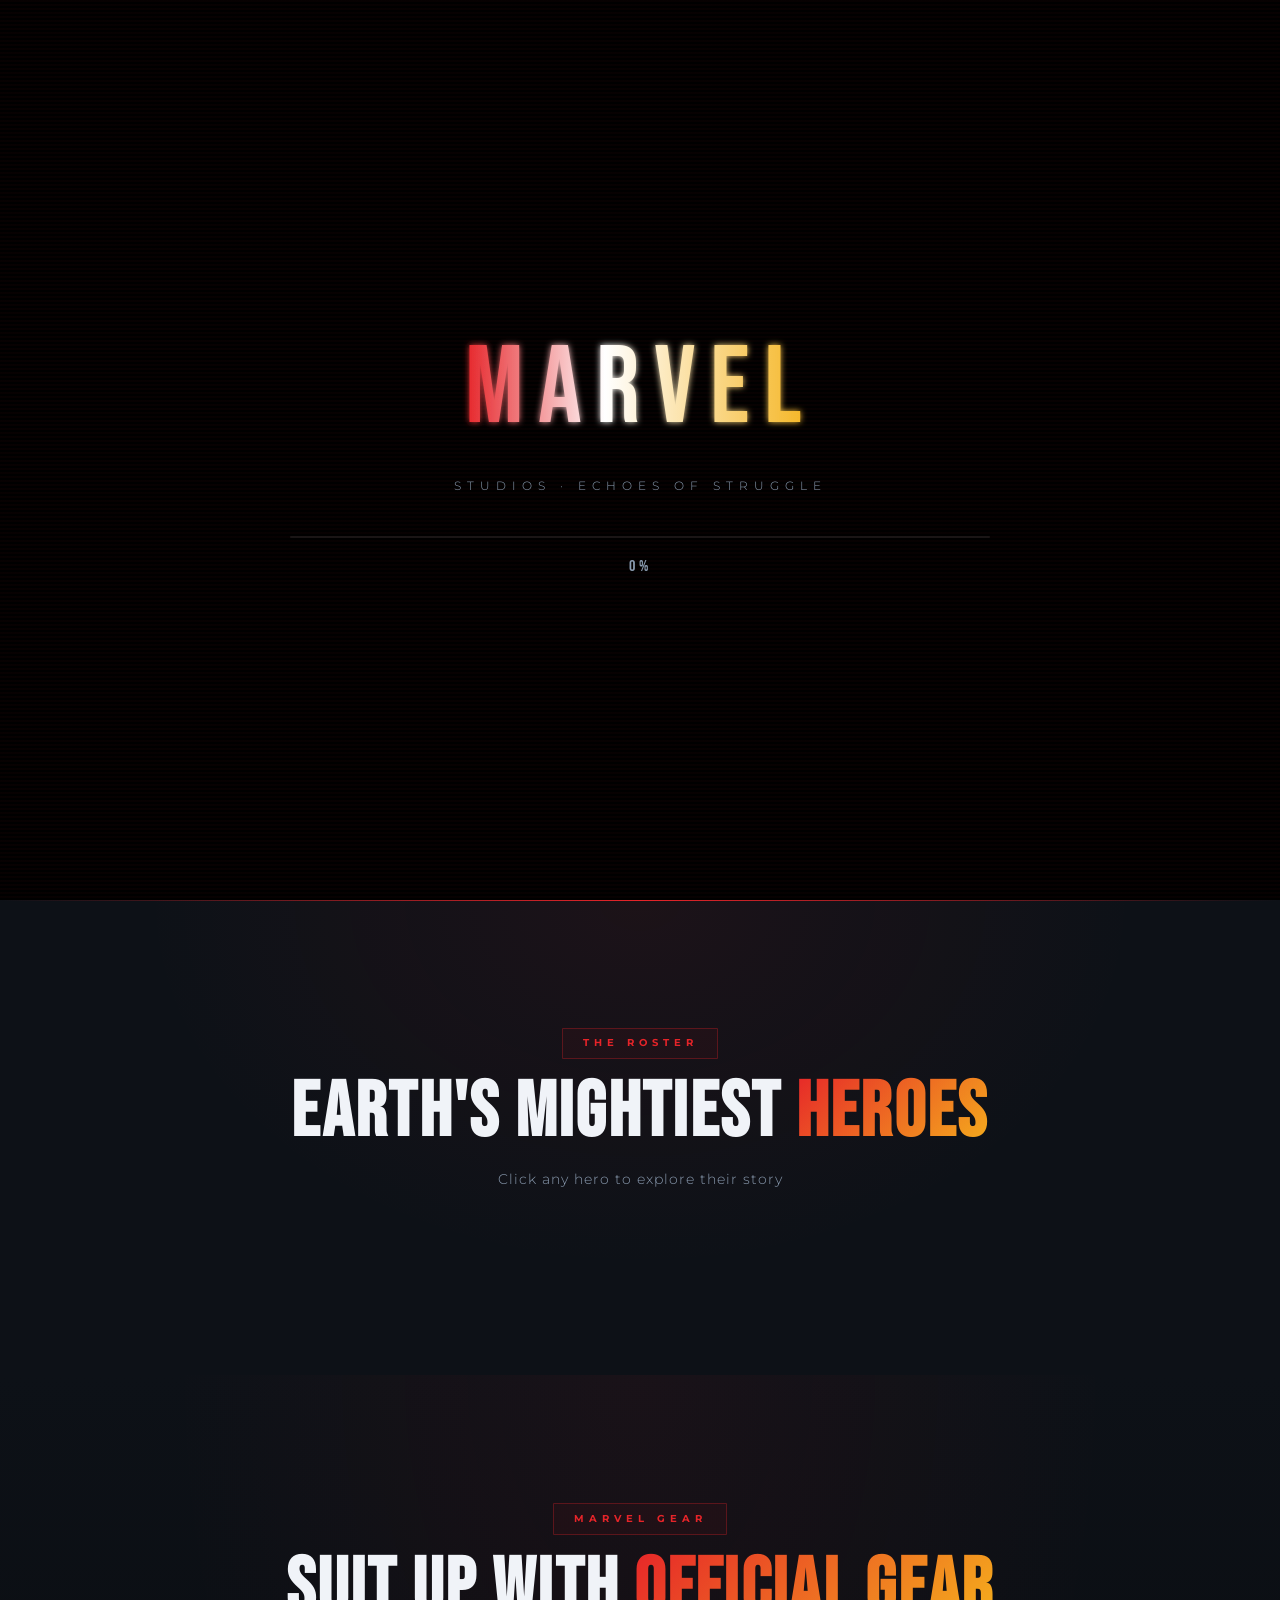
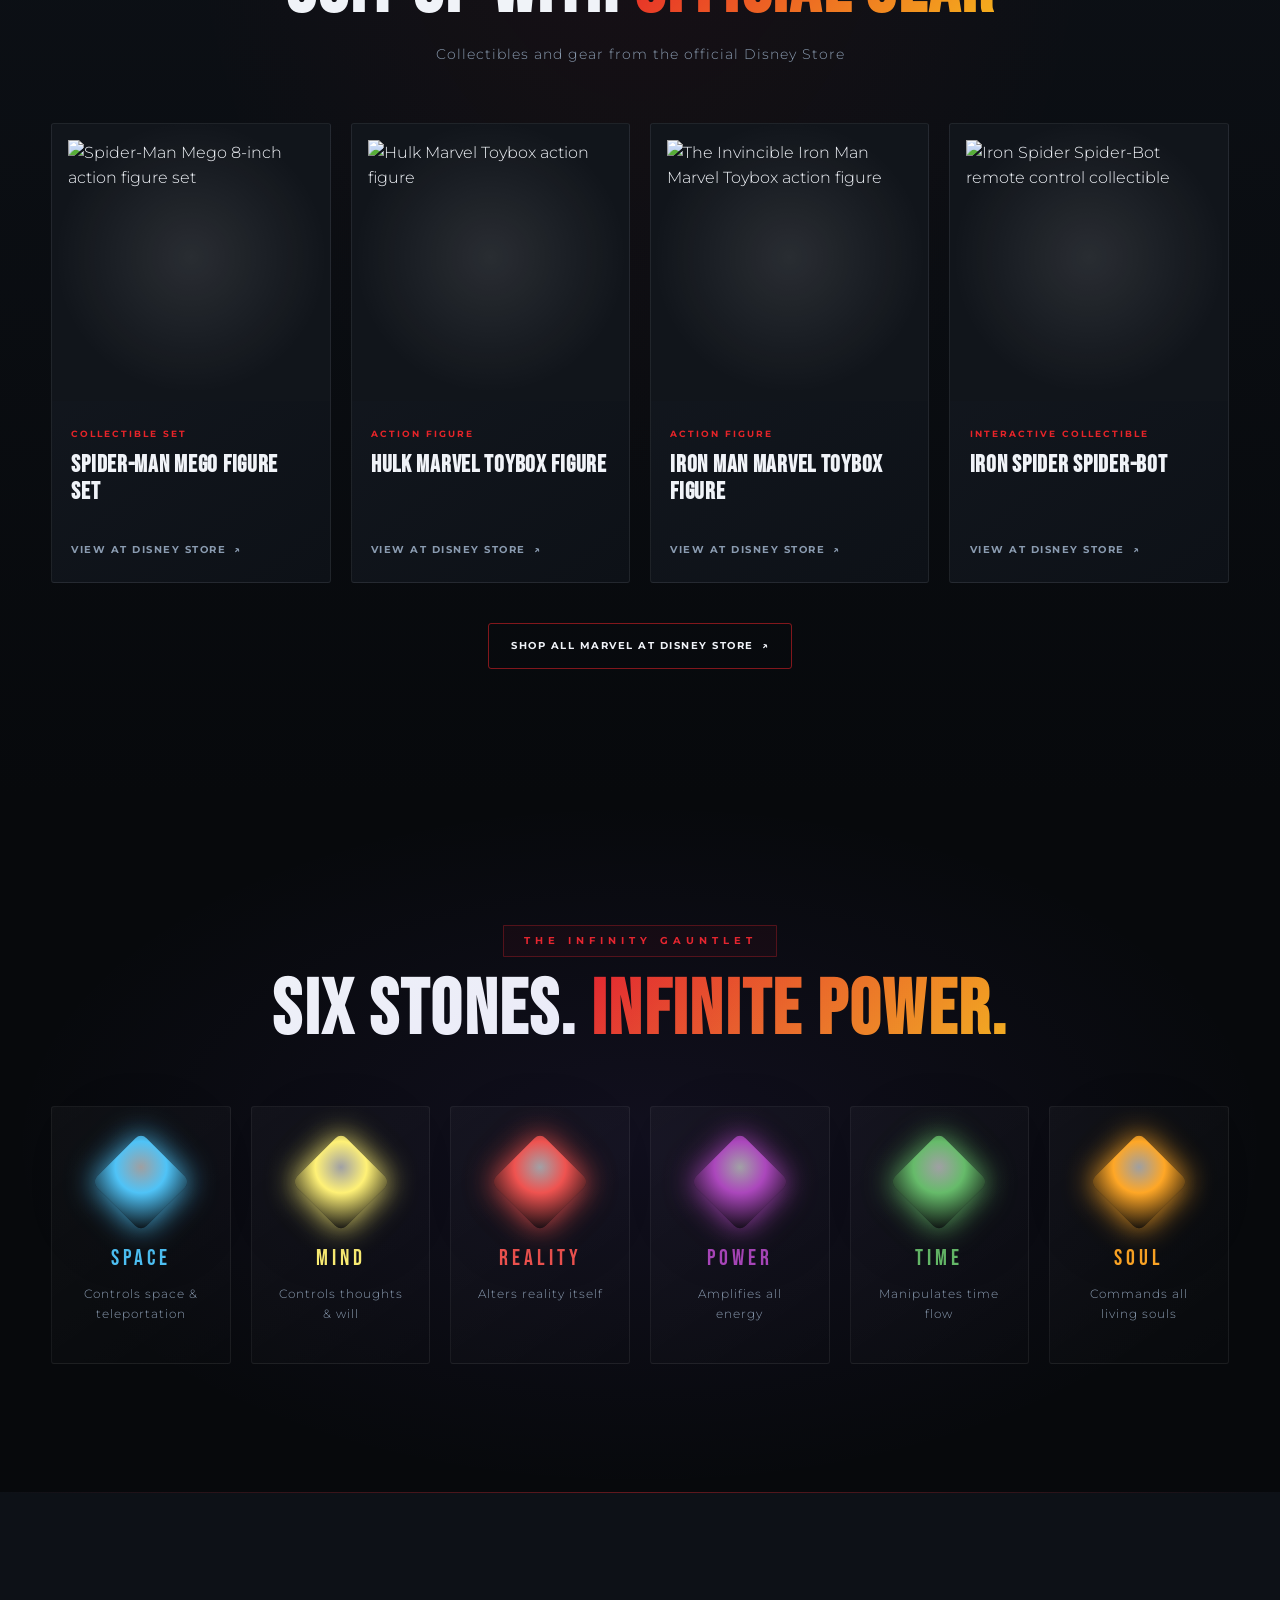
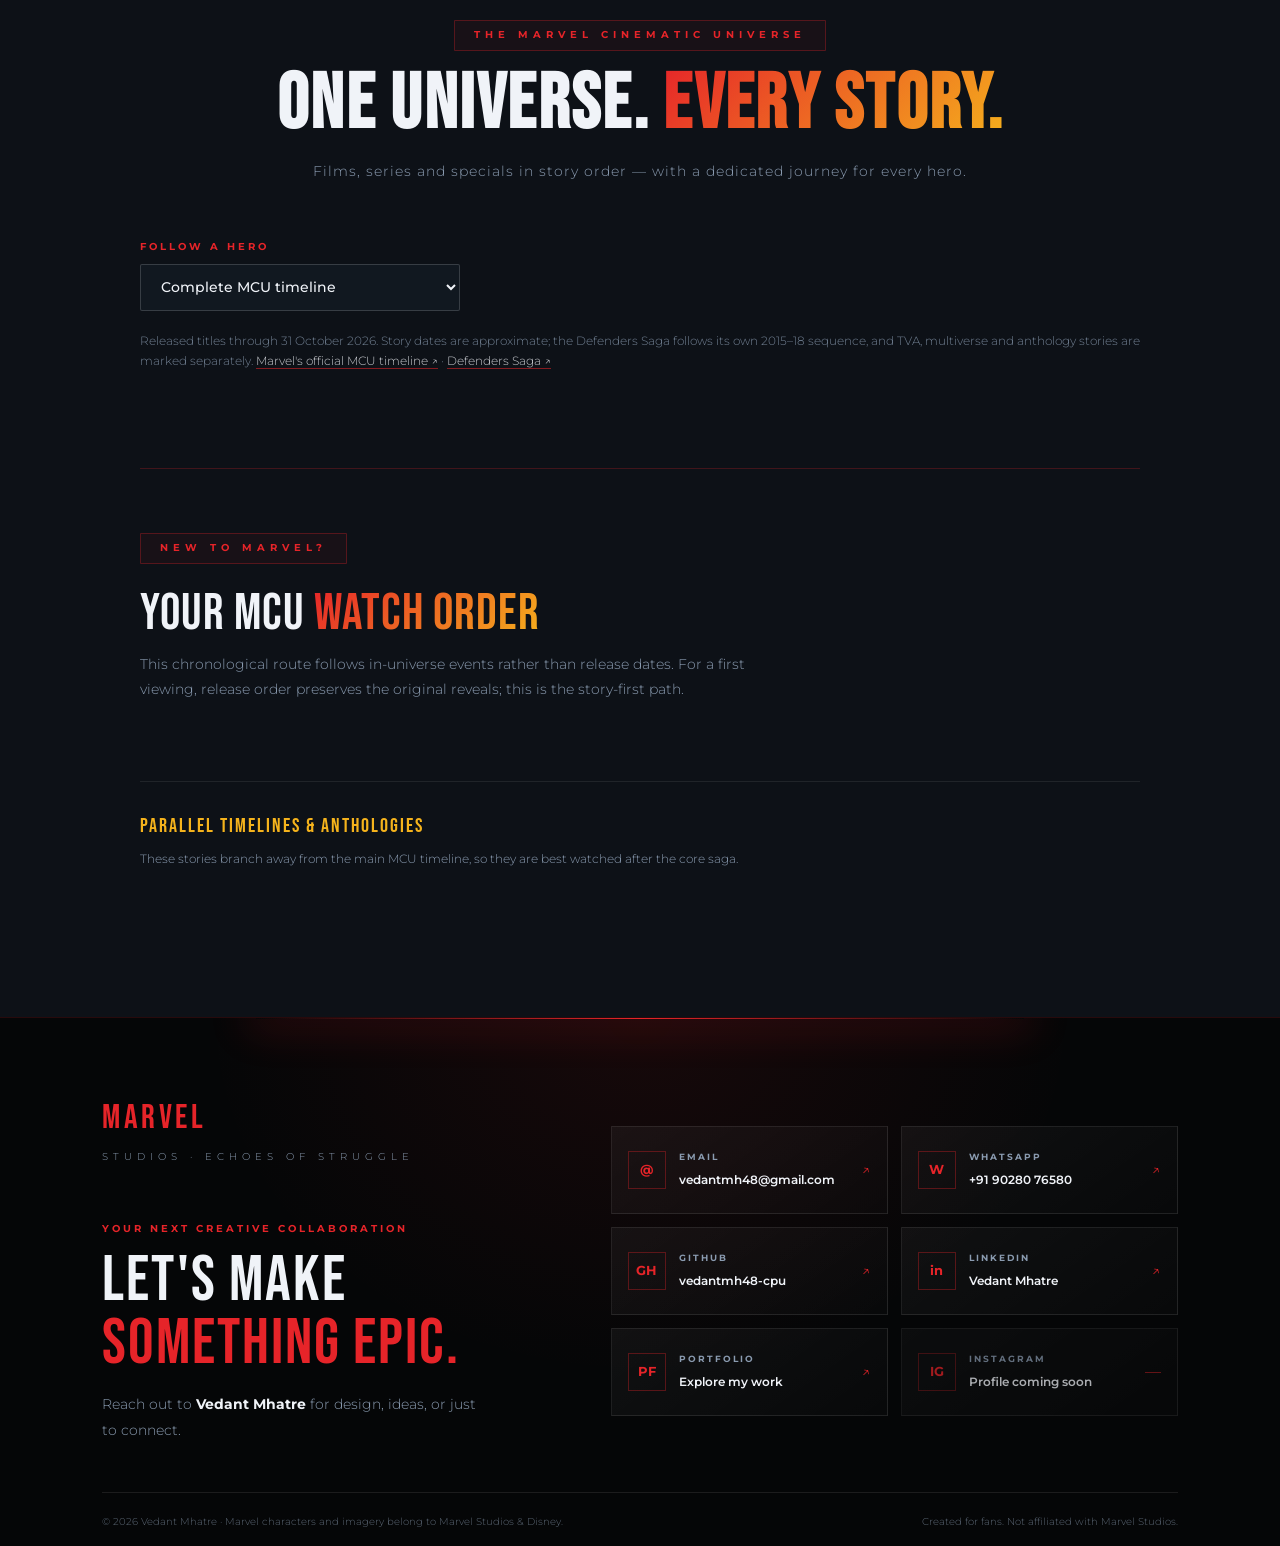
==== index.html @ 9f19f345 "Publish Marvel Studios site to GitHub Pages Co-authored-by: Copilot <223556219+Copilot@users.noreply" ====
<!DOCTYPE html>
<html lang="en">
<head>
  <meta charset="UTF-8" />
  <meta name="viewport" content="width=device-width, initial-scale=1.0" />
  <title>Marvel Studios · ECHOES OF STRUGGLE</title>
  <link rel="icon" type="image/svg+xml" href="favicon.svg" />
  <link href="https://fonts.googleapis.com/css2?family=Bebas+Neue&family=Montserrat:ital,wght@0,300;0,400;0,600;0,700;0,900;1,400&display=swap" rel="stylesheet" />
  <script src="https://cdnjs.cloudflare.com/ajax/libs/gsap/3.12.5/gsap.min.js"></script>
  <script src="https://cdnjs.cloudflare.com/ajax/libs/gsap/3.12.5/ScrollTrigger.min.js"></script>
  <script src="https://cdnjs.cloudflare.com/ajax/libs/gsap/3.12.5/TextPlugin.min.js"></script>
  <link rel="stylesheet" href="https://cdn.jsdelivr.net/npm/locomotive-scroll@4.1.4/dist/locomotive-scroll.min.css" />
  <script src="https://cdn.jsdelivr.net/npm/locomotive-scroll@4.1.4/dist/locomotive-scroll.min.js"></script>
  <link rel="stylesheet" href="style.css" />
</head>
<body>

  <!-- CUSTOM CURSOR -->
  <canvas class="cursor-smoke" id="cursorSmoke" aria-hidden="true"></canvas>
  <div class="cursor-outer" id="cursorOuter"></div>
  <div class="cursor-inner" id="cursorInner"></div>

  <!-- CINEMATIC VIGNETTE -->
  <div class="vignette"></div>

  <!-- LOADER -->
  <div class="loader" id="loader">
    <div class="loader-bg"></div>
    <video class="loader-video" id="loaderVideo" muted playsinline preload="auto" aria-label="Marvel Studios intro video">
      <source src="LoadingPage.mp4" type="video/mp4" />
    </video>
    <audio id="loaderAudio" preload="auto" aria-label="Marvel Studios intro audio">
      <source src="audio.mp3" type="audio/mpeg" />
    </audio>
    <div class="loader-video-overlay" aria-hidden="true"></div>
    <div class="loader-content">
      <div class="loader-logo">
        <svg viewBox="0 0 900 180" xmlns="http://www.w3.org/2000/svg">
          <defs>
            <linearGradient id="marvelGrad" x1="0%" y1="0%" x2="100%" y2="0%">
              <stop offset="0%" style="stop-color:#e62429"/>
              <stop offset="40%" style="stop-color:#ffffff"/>
              <stop offset="100%" style="stop-color:#f5b31c"/>
            </linearGradient>
            <filter id="glow-filter">
              <feGaussianBlur stdDeviation="4" result="blur"/>
              <feMerge><feMergeNode in="blur"/><feMergeNode in="SourceGraphic"/></feMerge>
            </filter>
          </defs>
          <text x="450" y="130" fill="url(#marvelGrad)" font-family="Bebas Neue,Impact" font-size="140" letter-spacing="18" text-anchor="middle" filter="url(#glow-filter)">MARVEL</text>
        </svg>
      </div>
      <div class="loader-sub">STUDIOS · ECHOES OF STRUGGLE</div>
      <div class="loader-bar-wrap"><div class="loader-bar-fill" id="loaderBar"></div></div>
      <div class="loader-percent" id="loaderPercent">0%</div>
    </div>
    <button class="loader-skip" id="loaderSkip" type="button" hidden>SKIP INTRO</button>
  </div>

  <!-- STICKY NAV -->
  <nav class="site-nav" id="siteNav">
    <div class="nav-logo">
      <svg viewBox="0 0 200 40" xmlns="http://www.w3.org/2000/svg">
        <text x="0" y="32" fill="#e62429" font-family="Bebas Neue,Impact" font-size="36" letter-spacing="4">MARVEL</text>
      </svg>
    </div>
    <div class="nav-links" id="navLinks"></div>
    <button class="nav-toggle" id="navToggle" type="button" aria-label="Open navigation menu" aria-controls="mobileMenu" aria-expanded="false">
      <span></span><span></span><span></span>
    </button>
  </nav>

  <!-- MOBILE MENU -->
  <div class="mobile-menu" id="mobileMenu" aria-hidden="true" inert>
    <div class="mobile-menu-links" id="mobileMenuLinks"></div>
  </div>

  <!-- SCROLL CONTAINER -->
  <div data-scroll-container id="scroll-container">

    <!-- ═══════════════════════════════════════════════════════ -->
    <!-- HERO SECTION -->
    <!-- ═══════════════════════════════════════════════════════ -->
    <section class="hero-section" data-scroll-section id="section-hero">
      <canvas class="hero-canvas" id="heroCanvas"></canvas>
      <div class="hero-particles" id="heroParticles"></div>

      <div class="hero-content">
        <div class="hero-eyebrow">
          <span class="eyebrow-line"></span>
          <span class="eyebrow-text">MARVEL CINEMATIC UNIVERSE</span>
          <span class="eyebrow-line"></span>
        </div>
        <h1 class="hero-title">
          <span class="hero-title-line" data-text="ECHOES">ECHOES</span>
          <span class="hero-title-line accent" data-text="OF STRUGGLE">OF STRUGGLE</span>
        </h1>
        <p class="hero-desc">Every hero carries a wound. Every legend bleeds. Discover the untold battles behind the masks.</p>
        <div class="hero-cta-group">
          <button class="btn-primary" id="heroExploreBtn">
            <span>EXPLORE HEROES</span>
            <svg viewBox="0 0 24 24" fill="none" stroke="currentColor" stroke-width="2"><path d="M5 12h14M12 5l7 7-7 7"/></svg>
          </button>
          <button class="btn-ghost" id="heroScrollBtn">
            <span>SCROLL DOWN</span>
            <div class="scroll-indicator"><div class="scroll-dot"></div></div>
          </button>
        </div>
        <div class="hero-stats">
          <div class="hero-stat"><span class="stat-num" data-count="30">0</span><span class="stat-label">MCU Films</span></div>
          <div class="hero-stat-divider"></div>
          <div class="hero-stat"><span class="stat-num" data-count="20">0</span><span class="stat-label">Heroes</span></div>
          <div class="hero-stat-divider"></div>
          <div class="hero-stat"><span class="stat-num" data-count="15">0</span><span class="stat-label">Years of Legacy</span></div>
        </div>
      </div>

      <div class="hero-image-wrap">
        <img src="main.png" alt="The Avengers assembled" class="hero-main-img" id="heroMainImg" fetchpriority="high" />
        <div class="hero-glow-ring"></div>
        <div class="hero-glow-ring ring2"></div>
        <div class="hero-image-caption" aria-hidden="true">
          <span class="hero-image-index">THE INFINITY SAGA <i></i> 01—20</span>
          <span class="hero-image-title">EARTH'S MIGHTIEST</span>
          <span class="hero-image-subtitle">A universe built on courage.</span>
        </div>
      </div>

      <div class="hero-scroll-hint">
        <div class="scroll-mouse"><div class="scroll-wheel"></div></div>
        <span>SCROLL TO EXPLORE</span>
      </div>
    </section>

    <!-- ═══════════════════════════════════════════════════════ -->
    <!-- AVENGERS ROSTER GRID -->
    <!-- ═══════════════════════════════════════════════════════ -->
    <section class="roster-section" data-scroll-section id="section-roster">
      <div class="section-header">
        <span class="section-tag">THE ROSTER</span>
        <h2 class="section-title">EARTH'S MIGHTIEST <span class="text-accent">HEROES</span></h2>
        <p class="section-sub">Click any hero to explore their story</p>
      </div>
      <div class="roster-grid" id="rosterGrid"></div>
    </section>

    <!-- ═══════════════════════════════════════════════════════ -->
    <!-- CHARACTER SECTIONS (injected by JS) -->
    <!-- ═══════════════════════════════════════════════════════ -->
    <div id="character-sections"></div>

    <!-- ═══════════════════════════════════════════════════════ -->
    <!-- OFFICIAL MARVEL SHOP -->
    <!-- ═══════════════════════════════════════════════════════ -->
    <section class="shop-section" data-scroll-section id="section-shop">
      <div class="section-header shop-header">
        <span class="section-tag">MARVEL GEAR</span>
        <h2 class="section-title">SUIT UP WITH <span class="text-accent">OFFICIAL GEAR</span></h2>
        <p class="section-sub">Collectibles and gear from the official Disney Store</p>
      </div>
      <div class="shop-grid">
        <a class="shop-card" href="https://www.disneystore.com/spider-man-mego-8-action-figure-set-2-worlds-greatest-super-heroes-850003511702.html" target="_blank" rel="noopener noreferrer">
          <div class="shop-card-image"><img src="https://cdn-ssl.s7.shopdisney.com/is/image/DisneyShopping/1814107820402?fmt=webp&amp;qlt=70&amp;wid=773&amp;hei=773" alt="Spider-Man Mego 8-inch action figure set" loading="lazy" /></div>
          <div class="shop-card-info"><span class="shop-card-category">COLLECTIBLE SET</span><h3>Spider-Man Mego Figure Set</h3><span class="shop-card-link">VIEW AT DISNEY STORE <span aria-hidden="true">↗</span></span></div>
        </a>
        <a class="shop-card" href="https://www.disneystore.com/hulk-action-figure-marvel-toybox-6-417131541140.html" target="_blank" rel="noopener noreferrer">
          <div class="shop-card-image"><img src="https://cdn-ssl.s7.shopdisney.com/is/image/DisneyShopping/1713047621091?fmt=webp&amp;qlt=70&amp;wid=773&amp;hei=773" alt="Hulk Marvel Toybox action figure" loading="lazy" /></div>
          <div class="shop-card-info"><span class="shop-card-category">ACTION FIGURE</span><h3>Hulk Marvel Toybox Figure</h3><span class="shop-card-link">VIEW AT DISNEY STORE <span aria-hidden="true">↗</span></span></div>
        </a>
        <a class="shop-card" href="https://www.disneystore.com/the-invincible-iron-man-action-figure-marvel-toybox-5-14-417131506903.html" target="_blank" rel="noopener noreferrer">
          <div class="shop-card-image"><img src="https://cdn-ssl.s7.shopdisney.com/is/image/DisneyShopping/1713047621087?fmt=webp&amp;qlt=70&amp;wid=773&amp;hei=773" alt="The Invincible Iron Man Marvel Toybox action figure" loading="lazy" /></div>
          <div class="shop-card-info"><span class="shop-card-category">ACTION FIGURE</span><h3>Iron Man Marvel Toybox Figure</h3><span class="shop-card-link">VIEW AT DISNEY STORE <span aria-hidden="true">↗</span></span></div>
        </a>
        <a class="shop-card" href="https://www.disneystore.com/iron-spider-spider-bot-interactive-remote-control-bot-limited-edition-418140474412.html" target="_blank" rel="noopener noreferrer">
          <div class="shop-card-image"><img src="https://cdn-ssl.s7.shopdisney.com/is/image/DisneyShopping/1814047620295?fmt=webp&amp;qlt=70&amp;wid=773&amp;hei=773" alt="Iron Spider Spider-Bot remote control collectible" loading="lazy" /></div>
          <div class="shop-card-info"><span class="shop-card-category">INTERACTIVE COLLECTIBLE</span><h3>Iron Spider Spider-Bot</h3><span class="shop-card-link">VIEW AT DISNEY STORE <span aria-hidden="true">↗</span></span></div>
        </a>
      </div>
      <a class="shop-all-link" href="https://www.disneystore.com/franchises/marvel/" target="_blank" rel="noopener noreferrer">SHOP ALL MARVEL AT DISNEY STORE <span aria-hidden="true">↗</span></a>
    </section>

    <!-- ═══════════════════════════════════════════════════════ -->
    <!-- INFINITY STONES SECTION -->
    <!-- ═══════════════════════════════════════════════════════ -->
    <section class="stones-section" data-scroll-section id="section-stones">
      <div class="stones-bg"></div>
      <div class="section-header">
        <span class="section-tag">THE INFINITY GAUNTLET</span>
        <h2 class="section-title">SIX STONES. <span class="text-accent">INFINITE POWER.</span></h2>
      </div>
      <div class="stones-grid">
        <div class="stone" data-stone="space" style="--sc:#4fc3f7">
          <div class="stone-gem"></div>
          <div class="stone-name">SPACE</div>
          <div class="stone-desc">Controls space & teleportation</div>
        </div>
        <div class="stone" data-stone="mind" style="--sc:#fff176">
          <div class="stone-gem"></div>
          <div class="stone-name">MIND</div>
          <div class="stone-desc">Controls thoughts & will</div>
        </div>
        <div class="stone" data-stone="reality" style="--sc:#ef5350">
          <div class="stone-gem"></div>
          <div class="stone-name">REALITY</div>
          <div class="stone-desc">Alters reality itself</div>
        </div>
        <div class="stone" data-stone="power" style="--sc:#ab47bc">
          <div class="stone-gem"></div>
          <div class="stone-name">POWER</div>
          <div class="stone-desc">Amplifies all energy</div>
        </div>
        <div class="stone" data-stone="time" style="--sc:#66bb6a">
          <div class="stone-gem"></div>
          <div class="stone-name">TIME</div>
          <div class="stone-desc">Manipulates time flow</div>
        </div>
        <div class="stone" data-stone="soul" style="--sc:#ffa726">
          <div class="stone-gem"></div>
          <div class="stone-name">SOUL</div>
          <div class="stone-desc">Commands all living souls</div>
        </div>
      </div>
    </section>

    <!-- ═══════════════════════════════════════════════════════ -->
    <!-- TIMELINE SECTION -->
    <!-- ═══════════════════════════════════════════════════════ -->
    <section class="timeline-section" data-scroll-section id="section-timeline">
      <div class="section-header">
        <span class="section-tag">THE MARVEL CINEMATIC UNIVERSE</span>
        <h2 class="section-title">ONE UNIVERSE. <span class="text-accent">EVERY STORY.</span></h2>
        <p class="section-sub">Films, series and specials in story order — with a dedicated journey for every hero.</p>
      </div>
      <div class="timeline-explorer">
        <div class="timeline-toolbar">
          <label for="heroTimelineSelect">FOLLOW A HERO
            <select id="heroTimelineSelect">
              <option value="all">Complete MCU timeline</option>
            </select>
          </label>
          <span class="timeline-result-count" id="timelineResultCount" aria-live="polite"></span>
        </div>
        <p class="timeline-note">Released titles through 31 October 2026. Story dates are approximate; the Defenders Saga follows its own 2015–18 sequence, and TVA, multiverse and anthology stories are marked separately. <a href="https://www.marvel.com/articles/movies/mcu-timeline-order-disney-plus" target="_blank" rel="noopener noreferrer">Marvel's official MCU timeline ↗</a> · <a href="https://www.disneyplus.com/brand/the-defenders-saga" target="_blank" rel="noopener noreferrer">Defenders Saga ↗</a></p>
        <div class="timeline" id="mcuTimeline"></div>
      </div>
      <div class="watch-order" id="watch-order">
        <div class="watch-order-heading">
          <span class="section-tag">NEW TO MARVEL?</span>
          <h3>YOUR MCU <span class="text-accent">WATCH ORDER</span></h3>
          <p>This chronological route follows in-universe events rather than release dates. For a first viewing, release order preserves the original reveals; this is the story-first path.</p>
        </div>
        <ol class="watch-order-list" id="watchOrderList"></ol>
          <div class="watch-order-sidepaths">
            <h4>PARALLEL TIMELINES &amp; ANTHOLOGIES</h4>
            <p>These stories branch away from the main MCU timeline, so they are best watched after the core saga.</p>
            <ol class="watch-order-list" id="watchOrderSidepaths"></ol>
          </div>
      </div>
    </section>

    <!-- ═══════════════════════════════════════════════════════ -->
    <!-- FOOTER -->
    <!-- ═══════════════════════════════════════════════════════ -->
    <footer class="site-footer" data-scroll-section>
      <div class="footer-glow"></div>
      <div class="footer-content">
        <div class="footer-intro">
          <div class="footer-logo">
            <svg viewBox="0 0 300 60" xmlns="http://www.w3.org/2000/svg" aria-label="Marvel">
              <text x="0" y="50" fill="#e62429" font-family="Bebas Neue,Impact" font-size="56" letter-spacing="6">MARVEL</text>
            </svg>
            <p>STUDIOS · ECHOES OF STRUGGLE</p>
          </div>
          <span class="footer-eyebrow">YOUR NEXT CREATIVE COLLABORATION</span>
          <h2>LET'S MAKE<br /><span>SOMETHING EPIC.</span></h2>
          <p class="footer-intro-copy">Reach out to <strong>Vedant Mhatre</strong> for design, ideas, or just to connect.</p>
        </div>
        <div class="footer-contact">
          <a class="footer-contact-link" href="mailto:vedantmh48@gmail.com">
            <span class="footer-contact-icon" aria-hidden="true">@</span>
            <span><small>EMAIL</small><strong>vedantmh48@gmail.com</strong></span>
            <span class="footer-link-arrow" aria-hidden="true">↗</span>
          </a>
          <a class="footer-contact-link" href="https://wa.me/919028076580" target="_blank" rel="noopener noreferrer">
            <span class="footer-contact-icon" aria-hidden="true">W</span>
            <span><small>WHATSAPP</small><strong>+91 90280 76580</strong></span>
            <span class="footer-link-arrow" aria-hidden="true">↗</span>
          </a>
          <a class="footer-contact-link" href="https://github.com/vedantmh48-cpu/" target="_blank" rel="noopener noreferrer">
            <span class="footer-contact-icon" aria-hidden="true">GH</span>
            <span><small>GITHUB</small><strong>vedantmh48-cpu</strong></span>
            <span class="footer-link-arrow" aria-hidden="true">↗</span>
          </a>
          <a class="footer-contact-link" href="https://www.linkedin.com/in/vedant-mhatre-4aa554423/" target="_blank" rel="noopener noreferrer">
            <span class="footer-contact-icon" aria-hidden="true">in</span>
            <span><small>LINKEDIN</small><strong>Vedant Mhatre</strong></span>
            <span class="footer-link-arrow" aria-hidden="true">↗</span>
          </a>
          <a class="footer-contact-link" href="https://vedantmh48-cpu.github.io/portfolio/" target="_blank" rel="noopener noreferrer">
            <span class="footer-contact-icon" aria-hidden="true">PF</span>
            <span><small>PORTFOLIO</small><strong>Explore my work</strong></span>
            <span class="footer-link-arrow" aria-hidden="true">↗</span>
          </a>
          <div class="footer-contact-link footer-contact-link-disabled" aria-label="Instagram profile coming soon">
            <span class="footer-contact-icon" aria-hidden="true">IG</span>
            <span><small>INSTAGRAM</small><strong>Profile coming soon</strong></span>
            <span class="footer-link-arrow" aria-hidden="true">—</span>
          </div>
        </div>
      </div>
      <div class="footer-bottom">
        <p>© <span id="footerYear">2026</span> Vedant Mhatre · Marvel characters and imagery belong to Marvel Studios &amp; Disney.</p>
        <p>Created for fans. Not affiliated with Marvel Studios.</p>
      </div>
    </footer>

  </div><!-- end scroll-container -->

  <!-- CHARACTER MODAL -->
  <div class="char-modal" id="charModal">
    <div class="char-modal-backdrop" id="charModalBackdrop"></div>
    <div class="char-modal-panel" id="charModalPanel">
      <button class="modal-close-btn" id="modalCloseBtn">
        <svg viewBox="0 0 24 24" fill="none" stroke="currentColor" stroke-width="2.5"><path d="M18 6L6 18M6 6l12 12"/></svg>
      </button>
      <div class="modal-hero-img-wrap">
        <img src="" alt="" id="modalImg" class="modal-hero-img" />
        <div class="modal-img-glow" id="modalImgGlow"></div>
      </div>
      <div class="modal-body">
        <div class="modal-tag" id="modalTag"></div>
        <h2 class="modal-name" id="modalName"></h2>
        <div class="modal-quote" id="modalQuote"></div>
        <div class="modal-stats" id="modalStats"></div>
        <div class="modal-divider"></div>
        <p class="modal-story" id="modalStory"></p>
        <h3 class="modal-appearances-heading">KEY SCREEN APPEARANCES · STORY ORDER</h3>
        <div class="modal-abilities" id="modalAbilities"></div>
      </div>
    </div>
  </div>

  <script src="script.js"></script>
</body>
</html>
---- style.css ----
/* ═══════════════════════════════════════════════════════════
   MARVEL STUDIOS · ECHOES OF STRUGGLE — FULL REDESIGN
   ═══════════════════════════════════════════════════════════ */

@import url('https://fonts.googleapis.com/css2?family=Bebas+Neue&family=Montserrat:ital,wght@0,300;0,400;0,600;0,700;0,900;1,400&display=swap');

/* ── DESIGN TOKENS ── */
:root {
  --font-display: 'Bebas Neue', Impact, sans-serif;
  --font-body: 'Montserrat', 'Segoe UI', sans-serif;
  --red: #e62429;
  --gold: #f5b31c;
  --white: #f0f3f8;
  --muted: #8a9bb0;
  --dark: #07090c;
  --dark2: #0d1117;
  --dark3: #111820;
  --ease-out: cubic-bezier(0.16, 1, 0.3, 1);
  --ease-in-out: cubic-bezier(0.76, 0, 0.24, 1);
}

/* ── RESET ── */
*, *::before, *::after { margin: 0; padding: 0; box-sizing: border-box; }
html { scroll-behavior: auto; }
html.has-scroll-smooth { overflow: hidden; }
body {
  font-family: var(--font-body);
  background: var(--dark);
  color: var(--white);
  overflow-x: hidden;
  font-weight: 300;
  line-height: 1.6;
  cursor: auto;
}
img { display: block; max-width: 100%; }
button { cursor: pointer; font-family: var(--font-body); }
a { color: inherit; text-decoration: none; cursor: pointer; }

@media (hover: hover) and (pointer: fine) {
  body, button, a, .roster-card, .stone, .nav-toggle { cursor: none; }
}

/* ── VIGNETTE ── */
.vignette {
  position: fixed; inset: 0; pointer-events: none; z-index: 5;
  background: radial-gradient(ellipse at 50% 50%, transparent 40%, rgba(0,0,0,0.75) 100%);
}

/* ══════════════════════════════════════════
   CUSTOM CURSOR
══════════════════════════════════════════ */
.cursor-outer {
  position: fixed; top: 0; left: 0; width: 40px; height: 40px;
  border: 1.5px solid rgba(230,36,41,0.6); border-radius: 50%;
  pointer-events: none; z-index: 9999;
  transform: translate(-50%,-50%);
  transition: width 0.3s var(--ease-out), height 0.3s var(--ease-out),
              border-color 0.3s, background 0.3s;
  mix-blend-mode: difference;
}
.cursor-smoke {
  position: fixed; inset: 0; z-index: 9998;
  pointer-events: none; display: none;
}
.cursor-inner {
  position: fixed; top: 0; left: 0; width: 6px; height: 6px;
  background: var(--red); border-radius: 50%;
  pointer-events: none; z-index: 9999;
  transform: translate(-50%,-50%);
  transition: transform 0.1s;
}
@media (hover: hover) and (pointer: fine) {
  .cursor-smoke { display: block; }
}
body.cursor-hover .cursor-outer {
  width: 60px; height: 60px;
  background: rgba(230,36,41,0.1);
  border-color: var(--red);
}

/* ══════════════════════════════════════════
   LOADER
══════════════════════════════════════════ */
.loader {
  position: fixed; inset: 0; z-index: 10000;
  display: flex; align-items: center; justify-content: center;
  overflow: hidden;
}
.loader-bg {
  position: absolute; inset: 0; background: #000;
}
.loader-bg::after {
  content: '';
  position: absolute; inset: 0;
  background: repeating-linear-gradient(
    0deg, transparent, transparent 2px,
    rgba(230,36,41,0.03) 2px, rgba(230,36,41,0.03) 4px
  );
}
.loader-video {
  position: absolute;
  z-index: 1;
  inset: 0;
  width: 100%;
  height: 100%;
  object-fit: cover;
  opacity: 0;
  background: #000;
  transition: opacity 0.6s ease;
}
.loader-video-overlay {
  position: absolute;
  z-index: 2;
  inset: 0;
  pointer-events: none;
  background: linear-gradient(180deg, rgba(0,0,0,0.25), transparent 25%, transparent 70%, rgba(0,0,0,0.45));
  opacity: 0;
  transition: opacity 0.6s ease;
}
.loader.is-intro .loader-video,
.loader.is-intro .loader-video-overlay { opacity: 1; }
.loader.is-intro .loader-bg,
.loader.is-intro .loader-content { opacity: 0; pointer-events: none; }
.loader-bg,
.loader-content { transition: opacity 0.45s ease; }
.loader-skip {
  position: absolute;
  z-index: 3;
  right: clamp(1rem, 4vw, 3rem);
  bottom: clamp(1rem, 4vh, 2.5rem);
  padding: 0.8rem 1.1rem;
  color: var(--white);
  background: rgba(7,9,12,0.72);
  border: 1px solid rgba(255,255,255,0.28);
  font-size: 0.62rem;
  font-weight: 700;
  letter-spacing: 2px;
  cursor: pointer;
  backdrop-filter: blur(8px);
}
.loader-skip:hover,
.loader-skip:focus-visible {
  border-color: var(--red);
  background: rgba(230,36,41,0.25);
}
.loader-skip:focus-visible {
  outline: 2px solid var(--gold);
  outline-offset: 3px;
}
.loader-skip[hidden] { display: none; }
.loader-content {
  position: relative; z-index: 2;
  text-align: center; width: 90%; max-width: 700px;
}
.loader-logo svg { width: 100%; max-width: 700px; }
.loader-sub {
  font-family: var(--font-body); font-size: 0.75rem;
  letter-spacing: 6px; color: var(--muted);
  margin-top: 0.5rem; margin-bottom: 2.5rem;
  text-transform: uppercase;
}
.loader-bar-wrap {
  width: 100%; height: 2px; background: rgba(255,255,255,0.08);
  border-radius: 2px; overflow: hidden; margin-bottom: 1rem;
}
.loader-bar-fill {
  height: 100%; width: 0%;
  background: linear-gradient(90deg, var(--red), var(--gold));
  border-radius: 2px;
  transition: width 0.05s linear;
  box-shadow: 0 0 12px var(--red);
}
.loader-percent {
  font-family: var(--font-display); font-size: 1rem;
  letter-spacing: 4px; color: var(--muted);
}

/* ══════════════════════════════════════════
   NAVIGATION
══════════════════════════════════════════ */
.site-nav {
  position: fixed; top: 0; left: 0; right: 0; z-index: 500;
  display: flex; align-items: center; justify-content: space-between;
  padding: 1.2rem 4vw;
  background: linear-gradient(180deg, rgba(0,0,0,0.9) 0%, transparent 100%);
  backdrop-filter: blur(0px);
  transition: background 0.4s, backdrop-filter 0.4s, padding 0.4s;
}
.site-nav.scrolled {
  background: rgba(7,9,12,0.95);
  backdrop-filter: blur(20px);
  padding: 0.8rem 4vw;
  border-bottom: 1px solid rgba(230,36,41,0.15);
}
.nav-logo svg { width: 120px; height: auto; }
.nav-links {
  display: flex; align-items: center; gap: 2rem;
}
.nav-link {
  font-size: 0.7rem; font-weight: 700; letter-spacing: 3px;
  text-transform: uppercase; color: var(--muted);
  transition: color 0.3s; position: relative; padding: 0.3rem 0;
  background: none; border: none;
}
.nav-link::after {
  content: ''; position: absolute; bottom: 0; left: 0;
  width: 0; height: 1px; background: var(--red);
  transition: width 0.3s var(--ease-out);
}
.nav-link:hover { color: var(--white); }
.nav-link:hover::after { width: 100%; }
.nav-toggle {
  display: none; flex-direction: column; gap: 5px;
  cursor: none; padding: 4px;
}
.nav-toggle span {
  display: block; width: 24px; height: 2px;
  background: var(--white); transition: all 0.3s;
}

/* ── MOBILE MENU ── */
.mobile-menu {
  position: fixed; inset: 0; z-index: 490;
  background: rgba(7,9,12,0.98); backdrop-filter: blur(20px);
  display: flex; align-items: center; justify-content: center;
  opacity: 0; pointer-events: none;
  transition: opacity 0.4s var(--ease-out);
}
.mobile-menu.open { opacity: 1; pointer-events: all; }
.mobile-menu-links {
  display: flex; flex-direction: column; align-items: center; gap: 2rem;
}
.mobile-menu-links .nav-link {
  font-size: 1.2rem; letter-spacing: 4px;
}

@media (max-width: 900px) {
  .nav-links { display: none; }
  .nav-toggle { display: flex; }
}

/* ══════════════════════════════════════════
   HERO SECTION
══════════════════════════════════════════ */
.hero-section {
  position: relative; height: min(100svh, 960px); min-height: 680px; width: 100%;
  display: flex; align-items: center;
  overflow: hidden; background: var(--dark);
}
.hero-canvas {
  position: absolute; inset: 0; width: 100%; height: 100%;
  z-index: 1; opacity: 0.6;
}
.hero-particles {
  position: absolute; inset: 0; z-index: 2; pointer-events: none;
}
.hero-content {
  position: relative; z-index: 10;
  width: min(60vw, 850px); padding: 5rem 6vw;
}
.hero-eyebrow {
  display: flex; align-items: center; gap: 1rem;
  margin-bottom: 1.5rem;
}
.eyebrow-line {
  flex: 1; max-width: 60px; height: 1px;
  background: linear-gradient(90deg, transparent, var(--red));
}
.eyebrow-line:last-child {
  background: linear-gradient(90deg, var(--red), transparent);
}
.eyebrow-text {
  font-size: 0.65rem; font-weight: 700; letter-spacing: 5px;
  color: var(--red); text-transform: uppercase;
}
.hero-title {
  font-family: var(--font-display);
  font-size: clamp(3.75rem, 7.6vw, 8rem);
  line-height: 0.88; letter-spacing: 0.02em;
  margin-bottom: 1.5rem;
  display: flex; flex-direction: column;
}
.hero-title-line {
  display: block; overflow: hidden;
  background: linear-gradient(135deg, #fff 30%, rgba(255,255,255,0.5));
  -webkit-background-clip: text; -webkit-text-fill-color: transparent;
  background-clip: text;
}
.hero-title-line.accent {
  background: linear-gradient(135deg, var(--red), var(--gold));
  -webkit-background-clip: text; -webkit-text-fill-color: transparent;
  background-clip: text;
}
.hero-desc {
  font-size: clamp(0.95rem, 1.5vw, 1.15rem);
  color: var(--muted); max-width: 480px;
  margin-bottom: 2.5rem; line-height: 1.8;
}
.hero-cta-group {
  display: flex; align-items: center; gap: 1.5rem;
  margin-bottom: 3rem; flex-wrap: wrap;
}
.btn-primary {
  display: flex; align-items: center; gap: 0.75rem;
  padding: 0.9rem 2rem;
  background: linear-gradient(135deg, var(--red), #c0392b);
  color: #fff; border: none; border-radius: 4px;
  font-size: 0.75rem; font-weight: 700; letter-spacing: 3px;
  text-transform: uppercase;
  transition: transform 0.3s var(--ease-out), box-shadow 0.3s;
  box-shadow: 0 4px 20px rgba(230,36,41,0.3);
}
.btn-primary svg { width: 16px; height: 16px; transition: transform 0.3s; }
.btn-primary:hover { transform: translateY(-3px); box-shadow: 0 12px 40px rgba(230,36,41,0.5); }
.btn-primary:hover svg { transform: translateX(4px); }
.btn-ghost {
  display: flex; align-items: center; gap: 1rem;
  padding: 0.9rem 1.5rem;
  background: transparent;
  color: var(--muted); border: 1px solid rgba(255,255,255,0.12);
  border-radius: 4px;
  font-size: 0.7rem; font-weight: 700; letter-spacing: 3px;
  text-transform: uppercase;
  transition: color 0.3s, border-color 0.3s;
}
.btn-ghost:hover { color: var(--white); border-color: rgba(255,255,255,0.3); }
.scroll-indicator {
  width: 20px; height: 30px; border: 1.5px solid currentColor;
  border-radius: 10px; display: flex; justify-content: center;
  padding-top: 5px;
}
.scroll-dot {
  width: 3px; height: 6px; background: currentColor;
  border-radius: 2px; animation: scrollDot 1.8s ease-in-out infinite;
}
@keyframes scrollDot {
  0%,100% { transform: translateY(0); opacity: 1; }
  50% { transform: translateY(8px); opacity: 0.3; }
}
.hero-stats {
  display: flex; align-items: center; gap: 2rem;
}
.hero-stat { text-align: center; }
.stat-num {
  display: block; font-family: var(--font-display);
  font-size: 2.5rem; line-height: 1;
  background: linear-gradient(135deg, var(--white), var(--muted));
  -webkit-background-clip: text; -webkit-text-fill-color: transparent;
  background-clip: text;
}
.stat-label {
  font-size: 0.6rem; letter-spacing: 3px; color: var(--muted);
  text-transform: uppercase; margin-top: 0.25rem;
}
.hero-stat-divider {
  width: 1px; height: 40px;
  background: linear-gradient(180deg, transparent, rgba(255,255,255,0.15), transparent);
}
.hero-image-wrap {
  position: absolute; right: -2%; bottom: 0;
  width: 52vw; height: 100%;
  display: flex; align-items: flex-end; justify-content: center;
  z-index: 8; pointer-events: none;
}
.hero-main-img {
  width: min(78vw, 1200px); height: auto; max-width: none; object-fit: contain;
  object-position: bottom center;
  filter: drop-shadow(0 0 60px rgba(230,36,41,0.25));
  animation: heroFloat 7s ease-in-out infinite;
}
@keyframes heroFloat {
  0%,100% { transform: translateY(0) scale(1.02); }
  50% { transform: translateY(-18px) scale(1.02); }
}
.hero-glow-ring {
  position: absolute; bottom: 5%; left: 50%;
  transform: translateX(-50%);
  width: 40vw; height: 40vw; border-radius: 50%;
  background: radial-gradient(circle, rgba(230,36,41,0.15) 0%, transparent 70%);
  filter: blur(40px); animation: ringPulse 4s ease-in-out infinite;
}
.hero-glow-ring.ring2 {
  width: 25vw; height: 25vw;
  background: radial-gradient(circle, rgba(245,179,28,0.1) 0%, transparent 70%);
  animation-delay: 2s;
}
@keyframes ringPulse {
  0%,100% { opacity: 0.6; transform: translateX(-50%) scale(1); }
  50% { opacity: 1; transform: translateX(-50%) scale(1.15); }
}
.hero-scroll-hint {
  position: absolute; bottom: 2.5rem; left: 50%;
  transform: translateX(-50%);
  display: flex; flex-direction: column; align-items: center; gap: 0.75rem;
  z-index: 10; opacity: 0.5;
  animation: fadeUpDown 2s ease-in-out infinite;
}
@keyframes fadeUpDown {
  0%,100% { transform: translateX(-50%) translateY(0); opacity: 0.5; }
  50% { transform: translateX(-50%) translateY(-6px); opacity: 0.8; }
}
.scroll-mouse {
  width: 22px; height: 34px; border: 1.5px solid var(--muted);
  border-radius: 11px; display: flex; justify-content: center; padding-top: 6px;
}
.scroll-wheel {
  width: 3px; height: 7px; background: var(--muted);
  border-radius: 2px; animation: scrollDot 1.8s ease-in-out infinite;
}
.hero-scroll-hint span {
  font-size: 0.55rem; letter-spacing: 4px; color: var(--muted);
  text-transform: uppercase;
}

@media (max-width: 768px) {
  .hero-section { height: auto; min-height: max(720px, 100svh); align-items: center; }
  .hero-image-wrap { width: 100%; height: 100%; right: -16%; opacity: 0.22; }
  .hero-main-img { width: 125vw; }
  .hero-content { width: 100%; padding: 7rem 7vw 6rem; }
  .hero-title { font-size: clamp(3.5rem, 14vw, 6rem); }
  .hero-eyebrow { gap: 0.6rem; }
  .eyebrow-text { font-size: 0.55rem; letter-spacing: 3px; }
  .hero-stats { gap: clamp(0.65rem, 3vw, 1rem); }
  .stat-num { font-size: 2rem; }
  .stat-label { font-size: 0.5rem; letter-spacing: 1.5px; }
  .hero-scroll-hint { display: none; }
  .hero-stat-divider { height: 32px; }
}

/* ══════════════════════════════════════════
   SHARED SECTION HEADER
══════════════════════════════════════════ */
.section-header {
  text-align: center; padding: 0 4vw; margin-bottom: 4rem;
}
.section-tag {
  display: inline-block;
  font-size: 0.65rem; font-weight: 700; letter-spacing: 5px;
  color: var(--red); text-transform: uppercase;
  margin-bottom: 1rem;
  padding: 0.4rem 1.2rem;
  border: 1px solid rgba(230,36,41,0.3);
  border-radius: 2px;
}
.section-title {
  font-family: var(--font-display);
  font-size: clamp(2.5rem, 6vw, 5rem);
  line-height: 1; letter-spacing: 0.03em;
  color: var(--white);
}
.text-accent {
  background: linear-gradient(135deg, var(--red), var(--gold));
  -webkit-background-clip: text; -webkit-text-fill-color: transparent;
  background-clip: text;
}
.section-sub {
  font-size: 0.9rem; color: var(--muted);
  margin-top: 1rem; letter-spacing: 1px;
}

/* ══════════════════════════════════════════
   ROSTER GRID
══════════════════════════════════════════ */
.roster-section {
  padding: 8rem 4vw;
  background: var(--dark2);
  position: relative;
}
.roster-section::before {
  content: '';
  position: absolute; top: 0; left: 0; right: 0; height: 1px;
  background: linear-gradient(90deg, transparent, var(--red), transparent);
}
.roster-grid {
  display: grid;
  grid-template-columns: repeat(auto-fill, minmax(200px, 1fr));
  gap: 1.5rem;
  max-width: 1400px; margin: 0 auto;
}
.roster-card {
  position: relative; overflow: hidden;
  border-radius: 8px; aspect-ratio: 3/4;
  cursor: none;
  background: var(--dark3);
  border: 1px solid rgba(255,255,255,0.05);
  transition: transform 0.4s var(--ease-out), border-color 0.4s;
  group: true;
}
.roster-card::before {
  content: '';
  position: absolute; inset: 0; z-index: 3;
  background: linear-gradient(180deg, transparent 40%, rgba(0,0,0,0.95) 100%);
}
.roster-card-bg {
  position: absolute; inset: 0;
  background-size: cover; background-position: top center;
  filter: brightness(0.5) saturate(0.8);
  transition: transform 0.6s var(--ease-out), filter 0.4s;
}
.roster-card:hover { transform: translateY(-8px) scale(1.02); border-color: var(--card-color, var(--red)); }
.roster-card:hover .roster-card-bg { transform: scale(1.08); filter: brightness(0.7) saturate(1.1); }
.roster-card-glow {
  position: absolute; inset: 0; z-index: 2;
  background: radial-gradient(circle at 50% 80%, var(--card-color, var(--red)) 0%, transparent 60%);
  opacity: 0; transition: opacity 0.4s;
}
.roster-card:hover .roster-card-glow { opacity: 0.25; }
.roster-card-info {
  position: absolute; bottom: 0; left: 0; right: 0;
  z-index: 4; padding: 1.2rem 1rem;
}
.roster-card-name {
  font-family: var(--font-display);
  font-size: 1.3rem; letter-spacing: 0.05em;
  color: var(--white); line-height: 1;
  margin-bottom: 0.3rem;
}
.roster-card-alias {
  font-size: 0.6rem; letter-spacing: 3px;
  color: var(--card-color, var(--red));
  text-transform: uppercase;
}
.roster-card-num {
  position: absolute; top: 1rem; right: 1rem; z-index: 4;
  font-family: var(--font-display); font-size: 0.9rem;
  color: rgba(255,255,255,0.15); letter-spacing: 2px;
}

/* ══════════════════════════════════════════
   OFFICIAL MARVEL SHOP
══════════════════════════════════════════ */
.shop-section {
  padding: 8rem 4vw;
  background: linear-gradient(180deg, var(--dark2), var(--dark));
  position: relative;
}
.shop-grid {
  display: grid;
  grid-template-columns: repeat(4, minmax(0, 1fr));
  gap: 1.25rem;
  max-width: 1400px;
  margin: 0 auto 2.5rem;
}
.shop-card {
  overflow: hidden;
  background: var(--dark3);
  border: 1px solid rgba(255,255,255,0.07);
  border-radius: 8px;
  transition: transform 0.35s var(--ease-out), border-color 0.35s;
}
.shop-card:hover {
  transform: translateY(-7px);
  border-color: rgba(230,36,41,0.55);
}
.shop-card-image {
  aspect-ratio: 1;
  padding: 1rem;
  background: radial-gradient(circle at 50% 45%, rgba(255,255,255,0.08), transparent 70%);
  overflow: hidden;
}
.shop-card-image img {
  width: 100%; height: 100%;
  object-fit: contain;
  transition: transform 0.5s var(--ease-out);
}
.shop-card:hover .shop-card-image img { transform: scale(1.06); }
.shop-card-info { padding: 1.1rem 1.2rem 1.3rem; }
.shop-card-category {
  color: var(--red);
  font-size: 0.58rem; font-weight: 700; letter-spacing: 2px;
}
.shop-card-info h3 {
  min-height: 2.8em;
  margin: 0.5rem 0 1rem;
  font-family: var(--font-display); font-size: 1.35rem;
  letter-spacing: 0.03em; line-height: 1.1;
}
.shop-card-link, .shop-all-link {
  display: inline-flex; align-items: center; gap: 0.5rem;
  color: var(--muted); font-size: 0.62rem;
  font-weight: 700; letter-spacing: 1.5px;
  transition: color 0.25s;
}
.shop-card:hover .shop-card-link, .shop-all-link:hover { color: var(--white); }
.shop-all-link {
  display: flex; width: fit-content; margin: 0 auto;
  padding: 0.9rem 1.4rem;
  color: var(--white); border: 1px solid rgba(230,36,41,0.55);
  border-radius: 3px;
}
.shop-all-link:hover { background: var(--red); }

@media (max-width: 1000px) {
  .shop-grid { grid-template-columns: repeat(2, minmax(0, 1fr)); }
}
@media (max-width: 600px) {
  .shop-section { padding: 5rem 6vw; }
  .shop-grid { gap: 0.8rem; }
  .shop-card-info { padding: 0.9rem; }
  .shop-card-info h3 { font-size: 1.15rem; }
  .shop-card-category, .shop-card-link { font-size: 0.5rem; letter-spacing: 1px; }
}

/* ══════════════════════════════════════════
   CHARACTER SECTIONS
══════════════════════════════════════════ */
.char-section {
  position: relative; min-height: 100vh; width: 100%;
  display: flex; align-items: center;
  overflow: hidden;
  padding: 6rem 6vw;
}
.char-section-bg {
  position: absolute; inset: 0;
  background-size: cover; background-position: center;
  filter: blur(18px) brightness(0.18) saturate(0.6);
  transform: scale(1.1);
}
.char-section-overlay {
  position: absolute; inset: 0;
  background: linear-gradient(105deg, rgba(7,9,12,0.97) 0%, rgba(7,9,12,0.7) 55%, transparent 100%);
}
.char-section-overlay2 {
  position: absolute; inset: 0;
  background: linear-gradient(0deg, rgba(7,9,12,0.8) 0%, transparent 40%);
}
.char-section-glow {
  position: absolute; right: 5%; bottom: 0;
  width: 50vw; height: 80vh;
  background: radial-gradient(circle at 60% 80%, var(--char-color, rgba(230,36,41,0.2)) 0%, transparent 65%);
  filter: blur(60px); z-index: 2; pointer-events: none;
}
.char-section-img {
  position: absolute; right: 3%; bottom: 0;
  height: 95vh; width: auto;
  object-fit: contain; object-position: bottom;
  z-index: 5;
  filter: drop-shadow(0 0 50px var(--char-color, rgba(230,36,41,0.3)));
  transform-origin: bottom center;
}
.char-section-content {
  position: relative; z-index: 10;
  max-width: 600px;
}
.char-section-num {
  font-family: var(--font-display);
  font-size: 0.8rem; letter-spacing: 5px;
  color: var(--char-color, var(--red)); margin-bottom: 0.5rem;
}
.char-section-title {
  font-family: var(--font-display);
  font-size: clamp(3.5rem, 9vw, 7rem);
  line-height: 0.88; letter-spacing: 0.02em;
  margin-bottom: 1.5rem;
  background: linear-gradient(135deg, #fff 40%, rgba(255,255,255,0.5));
  -webkit-background-clip: text; -webkit-text-fill-color: transparent;
  background-clip: text;
}
.char-section-quote {
  font-size: clamp(0.95rem, 1.4vw, 1.1rem);
  font-style: italic; color: var(--white);
  border-left: 3px solid var(--char-color, var(--red));
  padding: 1rem 1.5rem;
  background: rgba(0,0,0,0.3);
  backdrop-filter: blur(4px);
  border-radius: 0 8px 8px 0;
  margin-bottom: 1.5rem;
  line-height: 1.7;
}
.char-section-quote cite {
  display: block; margin-top: 0.5rem;
  font-style: normal; font-size: 0.65rem;
  letter-spacing: 3px; color: var(--char-color, var(--gold));
  font-weight: 700;
}
.char-section-powers {
  display: flex; flex-wrap: wrap; gap: 0.5rem;
  margin-bottom: 2rem;
}
.power-tag {
  font-size: 0.6rem; font-weight: 700; letter-spacing: 2px;
  text-transform: uppercase; padding: 0.35rem 0.9rem;
  border: 1px solid var(--char-color, var(--red));
  border-radius: 2px; color: var(--char-color, var(--red));
  background: rgba(0,0,0,0.3);
  transition: background 0.3s, color 0.3s;
}
.power-tag:hover { background: var(--char-color, var(--red)); color: #fff; }
.char-section-btn {
  display: inline-flex; align-items: center; gap: 0.75rem;
  padding: 0.85rem 2rem;
  background: transparent;
  border: 1px solid var(--char-color, var(--red));
  color: var(--char-color, var(--red));
  font-size: 0.7rem; font-weight: 700; letter-spacing: 3px;
  text-transform: uppercase; border-radius: 4px;
  transition: background 0.3s, color 0.3s, box-shadow 0.3s;
}
.char-section-btn:hover {
  background: var(--char-color, var(--red)); color: #fff;
  box-shadow: 0 8px 30px rgba(0,0,0,0.4);
}
.char-section-btn svg { width: 14px; height: 14px; }

@media (max-width: 768px) {
  .char-section-img { height: 60vh; opacity: 0.35; right: 0; }
  .char-section-content { max-width: 100%; }
}

/* ══════════════════════════════════════════
   INFINITY STONES
══════════════════════════════════════════ */
.stones-section {
  padding: 8rem 4vw;
  background: var(--dark);
  position: relative; overflow: hidden;
}
.stones-bg {
  position: absolute; inset: 0;
  background: radial-gradient(ellipse at 50% 50%, rgba(139,92,246,0.08) 0%, transparent 70%);
}
.stones-grid {
  display: grid;
  grid-template-columns: repeat(6, minmax(0, 1fr));
  gap: 1.25rem; max-width: 1400px; margin: 0 auto;
}
.stone {
  position: relative; text-align: center;
  padding: 2.5rem 1.5rem;
  background: rgba(255,255,255,0.02);
  border: 1px solid rgba(255,255,255,0.06);
  border-radius: 12px;
  transition: transform 0.4s var(--ease-out), border-color 0.4s, background 0.4s;
  cursor: none;
}
.stone:hover {
  transform: translateY(-10px) scale(1.03);
  border-color: var(--sc);
  background: rgba(255,255,255,0.04);
}
.stone-gem {
  width: 70px; height: 70px; margin: 0 auto 1.5rem;
  background: radial-gradient(circle at 35% 35%, rgba(255,255,255,0.6), var(--sc) 40%, rgba(0,0,0,0.5));
  border-radius: 8px; transform: rotate(45deg);
  box-shadow: 0 0 30px var(--sc), 0 0 60px rgba(0,0,0,0.5);
  transition: box-shadow 0.4s;
  animation: gemPulse 3s ease-in-out infinite;
}
.stone:hover .stone-gem { box-shadow: 0 0 50px var(--sc), 0 0 100px var(--sc); }
@keyframes gemPulse {
  0%,100% { box-shadow: 0 0 20px var(--sc); }
  50% { box-shadow: 0 0 40px var(--sc), 0 0 80px var(--sc); }
}
.stone-name {
  font-family: var(--font-display); font-size: 1.4rem;
  letter-spacing: 4px; color: var(--sc);
  margin-bottom: 0.5rem;
}
.stone-desc {
  font-size: 0.75rem; color: var(--muted); letter-spacing: 1px;
}

/* ══════════════════════════════════════════
   TIMELINE
══════════════════════════════════════════ */
.timeline-section {
  padding: 8rem 4vw;
  background: var(--dark2);
  position: relative;
}
.timeline-section::before {
  content: '';
  position: absolute; top: 0; left: 0; right: 0; height: 1px;
  background: linear-gradient(90deg, transparent, rgba(230,36,41,0.4), transparent);
}
.timeline {
  position: relative; max-width: 900px; margin: 0 auto;
  padding-left: 3rem;
}
.timeline::before {
  content: '';
  position: absolute; left: 0; top: 0; bottom: 0; width: 1px;
  background: linear-gradient(180deg, transparent, var(--red) 10%, var(--red) 90%, transparent);
}
.timeline-item {
  position: relative; margin-bottom: 3.5rem;
  opacity: 0; transform: translateX(-30px);
}
.timeline-item.visible { opacity: 1; transform: translateX(0); transition: all 0.6s var(--ease-out); }
.tl-dot {
  position: absolute; left: -3.4rem; top: 0.4rem;
  width: 12px; height: 12px; border-radius: 50%;
  background: var(--red);
  box-shadow: 0 0 0 4px rgba(230,36,41,0.2), 0 0 15px var(--red);
}
.tl-content {}
.tl-content h3 {
  font-family: var(--font-display); font-size: 1.6rem;
  letter-spacing: 2px; color: var(--white); margin-bottom: 0.4rem;
}
.tl-content p { font-size: 0.9rem; color: var(--muted); line-height: 1.7; }
.timeline-item[data-year]::before {
  content: attr(data-year);
  position: absolute; left: -8rem; top: 0.2rem;
  font-family: var(--font-display); font-size: 0.85rem;
  letter-spacing: 2px; color: var(--red); opacity: 0.7;
  width: 4rem; text-align: right;
}

@media (max-width: 1100px) {
  .stones-grid { grid-template-columns: repeat(3, minmax(0, 1fr)); }
}

@media (max-width: 650px) {
  .stones-grid { grid-template-columns: repeat(2, minmax(0, 1fr)); gap: 0.85rem; }
}

@media (max-width: 370px) {
  .stones-grid { grid-template-columns: 1fr; }
}

.timeline-explorer { max-width: 1000px; margin: 0 auto; }
.timeline-toolbar {
  display: flex;
  align-items: end;
  justify-content: space-between;
  gap: 1rem;
  margin: 0 auto 1.25rem;
}
.timeline-toolbar label {
  display: grid;
  gap: 0.55rem;
  color: var(--red);
  font-size: 0.62rem;
  font-weight: 700;
  letter-spacing: 3px;
}
.timeline-toolbar select {
  min-width: min(320px, 78vw);
  padding: 0.85rem 2.5rem 0.85rem 1rem;
  color: var(--white);
  background: #111820;
  border: 1px solid rgba(255,255,255,0.16);
  border-radius: 2px;
  font: 500 0.85rem var(--font-body);
}
.timeline-toolbar select:focus-visible {
  outline: 2px solid var(--gold);
  outline-offset: 3px;
}
.timeline-result-count {
  padding-bottom: 0.85rem;
  color: var(--muted);
  font-size: 0.7rem;
  letter-spacing: 1px;
}
.timeline-note {
  margin: 0 0 2.5rem;
  color: rgba(138,155,176,0.8);
  font-size: 0.75rem;
  line-height: 1.7;
}
.timeline { max-width: 100%; }
.timeline-item { margin-bottom: 1.8rem; }
.tl-content {
  padding: 0.1rem 0 0.2rem;
}
.tl-content h3 {
  display: flex;
  flex-wrap: wrap;
  align-items: center;
  gap: 0.65rem;
}
.tl-kind {
  display: inline-flex;
  align-items: center;
  min-height: 1.45rem;
  padding: 0.2rem 0.5rem;
  color: var(--gold);
  border: 1px solid rgba(245,179,28,0.3);
  font: 700 0.52rem var(--font-body);
  letter-spacing: 1.5px;
  text-transform: uppercase;
}
.tl-era {
  margin: 0 0 1.2rem;
  color: var(--red);
  font: 1.2rem var(--font-display);
  letter-spacing: 2px;
}
.timeline-item[data-year]::before {
  content: attr(data-year);
  white-space: nowrap;
  left: -9rem;
  width: 7rem;
  line-height: 1.25;
  white-space: normal;
}
.timeline-note a {
  color: rgba(240,243,248,0.82);
  text-decoration: underline;
  text-decoration-color: rgba(230,36,41,0.55);
  text-underline-offset: 3px;
}
.watch-order {
  max-width: 1000px;
  margin: 6rem auto 0;
  padding-top: 4rem;
  border-top: 1px solid rgba(230,36,41,0.24);
}
.watch-order-heading { margin-bottom: 2rem; }
.watch-order-heading h3 {
  margin-top: 0.5rem;
  font: clamp(2rem, 4vw, 3.2rem)/1 var(--font-display);
  letter-spacing: 1px;
}
.watch-order-heading p {
  max-width: 650px;
  margin-top: 0.8rem;
  color: var(--muted);
  font-size: 0.85rem;
  line-height: 1.8;
}
.watch-order-list {
  display: grid;
  grid-template-columns: repeat(2, minmax(0, 1fr));
  gap: 0.6rem 2rem;
  padding: 0;
  list-style: none;
  counter-reset: watch;
}
.watch-order-list li {
  counter-increment: watch;
  display: grid;
  grid-template-columns: 2.4rem minmax(0, 1fr);
  align-items: center;
  gap: 0.75rem;
  min-height: 3.4rem;
  padding: 0.55rem 0;
  border-bottom: 1px solid rgba(255,255,255,0.07);
  color: var(--white);
  font-size: 0.78rem;
  line-height: 1.5;
}
.watch-order-list li::before {
  content: counter(watch, decimal-leading-zero);
  color: var(--red);
  font: 1.1rem var(--font-display);
  letter-spacing: 1px;
}
.watch-order-sidepaths {
  margin-top: 3rem;
  padding-top: 2rem;
  border-top: 1px solid rgba(255,255,255,0.08);
}
.watch-order-sidepaths h4 {
  color: var(--gold);
  font: 1.25rem var(--font-display);
  letter-spacing: 2px;
}
.watch-order-sidepaths > p {
  margin: 0.6rem 0 1.25rem;
  color: var(--muted);
  font-size: 0.78rem;
  line-height: 1.7;
}
.watch-order-list .watch-kind {
  display: block;
  color: var(--muted);
  font-size: 0.55rem;
  font-weight: 700;
  letter-spacing: 1.5px;
  text-transform: uppercase;
}

/* ══════════════════════════════════════════
   FOOTER
══════════════════════════════════════════ */
.site-footer {
  position: relative;
  display: flex;
  flex-direction: column;
  padding: 5rem 8vw 1rem;
  background: #000; overflow: hidden;
  border-top: 1px solid rgba(230,36,41,0.15);
}
.footer-glow {
  position: absolute; top: 0; left: 50%; transform: translateX(-50%);
  width: 60vw; height: 1px;
  background: linear-gradient(90deg, transparent, var(--red), transparent);
  box-shadow: 0 0 40px 10px rgba(230,36,41,0.2);
}
.footer-content {
  position: relative;
  display: grid;
  grid-template-columns: minmax(0, 0.85fr) minmax(0, 1.15fr);
  align-items: center;
  gap: clamp(2rem, 7vw, 7rem);
  width: min(1200px, 100%);
  margin: 0 auto;
}
.footer-logo svg { width: 180px; }
.footer-logo p {
  font-size: 0.6rem; letter-spacing: 5px; color: var(--muted);
  text-transform: uppercase; margin-top: 0.5rem;
}
.footer-eyebrow {
  display: block;
  margin-top: 3.5rem;
  color: var(--red);
  font-size: 0.62rem;
  font-weight: 700;
  letter-spacing: 3px;
}
.footer-intro h2 {
  margin: 0.85rem 0 1rem;
  color: var(--white);
  font: clamp(2.5rem, 5vw, 5rem)/0.98 var(--font-display);
  letter-spacing: 2px;
}
.footer-intro h2 span { color: var(--red); }
.footer-intro-copy {
  max-width: 390px;
  color: var(--muted);
  font-size: 0.9rem;
  line-height: 1.8;
}
.footer-intro-copy strong { color: var(--white); }
.footer-contact {
  display: grid;
  grid-template-columns: repeat(2, minmax(0, 1fr));
  gap: 0.8rem;
}
.footer-contact-link {
  display: flex;
  min-width: 0;
  min-height: 88px;
  align-items: center;
  gap: 0.85rem;
  padding: 1rem;
  color: var(--white);
  text-decoration: none;
  background: linear-gradient(145deg, rgba(255,255,255,0.045), rgba(255,255,255,0.012));
  border: 1px solid rgba(255,255,255,0.09);
  transition: background 0.3s ease, border-color 0.3s ease, transform 0.3s ease;
}
a.footer-contact-link:hover,
a.footer-contact-link:focus-visible {
  transform: translateY(-3px);
  border-color: rgba(230,36,41,0.65);
  background: rgba(230,36,41,0.08);
}
.footer-contact-link:focus-visible {
  outline: 2px solid var(--gold);
  outline-offset: 3px;
}
.footer-contact-icon {
  display: grid;
  flex: 0 0 38px;
  width: 38px;
  height: 38px;
  place-items: center;
  color: var(--red);
  font-size: 0.82rem;
  font-weight: 700;
  border: 1px solid rgba(230,36,41,0.35);
}
.footer-contact-link > span:nth-child(2) {
  display: grid;
  min-width: 0;
  gap: 0.35rem;
}
.footer-contact-link small {
  color: var(--muted);
  font-size: 0.55rem;
  font-weight: 700;
  letter-spacing: 2px;
}
.footer-contact-link strong {
  overflow: hidden;
  color: var(--white);
  font-size: 0.76rem;
  font-weight: 600;
  text-overflow: ellipsis;
  white-space: nowrap;
}
.footer-link-arrow {
  margin-left: auto;
  color: var(--red);
  font-size: 1rem;
}
.footer-contact-link-disabled {
  cursor: default;
  opacity: 0.7;
}
.footer-bottom {
  position: relative;
  display: flex;
  width: min(1200px, 100%);
  justify-content: space-between;
  gap: 1rem;
  margin: 3rem auto 0;
  padding-top: 1.25rem;
  border-top: 1px solid rgba(255,255,255,0.09);
}
.footer-bottom p {
  color: rgba(138,155,176,0.65);
  font-size: 0.65rem;
  line-height: 1.7;
}

/* ══════════════════════════════════════════
   CHARACTER MODAL
══════════════════════════════════════════ */
.char-modal {
  position: fixed; inset: 0; z-index: 5000;
  display: flex; align-items: center; justify-content: center;
  padding: 2rem;
  opacity: 0; pointer-events: none;
  transition: opacity 0.4s var(--ease-out);
}
.char-modal.open { opacity: 1; pointer-events: all; }
.char-modal-backdrop {
  position: absolute; inset: 0;
  background: rgba(0,0,0,0.92); backdrop-filter: blur(12px);
}
.char-modal-panel {
  position: relative; z-index: 2;
  display: grid; grid-template-columns: 280px 1fr;
  max-width: 900px; width: 100%;
  max-height: 90vh; overflow: hidden;
  background: linear-gradient(135deg, #0d1117, #111820);
  border: 1px solid rgba(255,255,255,0.08);
  border-radius: 16px;
  box-shadow: 0 40px 100px rgba(0,0,0,0.8);
  transform: scale(0.92) translateY(20px);
  transition: transform 0.4s var(--ease-out);
}
.char-modal.open .char-modal-panel { transform: scale(1) translateY(0); }
.modal-hero-img-wrap {
  position: relative; overflow: hidden;
  background: var(--dark3);
  display: flex; align-items: flex-end; justify-content: center;
}
.modal-hero-img {
  width: 100%; height: 100%; object-fit: contain;
  object-position: bottom; max-height: 500px;
}
.modal-img-glow {
  position: absolute; bottom: 0; left: 0; right: 0; height: 60%;
  background: radial-gradient(ellipse at 50% 100%, var(--modal-color, rgba(230,36,41,0.4)) 0%, transparent 70%);
}
.modal-body {
  padding: 2.5rem; overflow-y: auto;
  display: flex; flex-direction: column; gap: 1rem;
}
.modal-tag {
  font-size: 0.6rem; font-weight: 700; letter-spacing: 4px;
  color: var(--modal-color, var(--red)); text-transform: uppercase;
}
.modal-name {
  font-family: var(--font-display);
  font-size: clamp(2rem, 4vw, 3rem);
  letter-spacing: 0.05em; line-height: 1;
  background: linear-gradient(135deg, #fff, rgba(255,255,255,0.6));
  -webkit-background-clip: text; -webkit-text-fill-color: transparent;
  background-clip: text;
}
.modal-quote {
  font-style: italic; font-size: 0.9rem;
  color: var(--white); line-height: 1.7;
  border-left: 2px solid var(--modal-color, var(--red));
  padding-left: 1rem;
}
.modal-stats {
  display: flex; flex-wrap: wrap; gap: 0.5rem;
}
.modal-stat-tag {
  font-size: 0.6rem; font-weight: 700; letter-spacing: 2px;
  padding: 0.3rem 0.8rem;
  border: 1px solid var(--modal-color, var(--red));
  border-radius: 2px; color: var(--modal-color, var(--red));
  text-transform: uppercase;
}
.modal-divider {
  height: 1px;
  background: linear-gradient(90deg, var(--modal-color, var(--red)), transparent);
  opacity: 0.3;
}
.modal-story {
  font-size: 0.88rem; color: var(--muted);
  line-height: 1.9;
}
.modal-abilities {
  display: flex; flex-wrap: wrap; gap: 0.5rem;
}
.modal-appearances-heading {
  color: var(--muted);
  font-size: 0.58rem;
  letter-spacing: 2px;
}
.modal-close-btn {
  position: absolute; top: 1rem; right: 1rem; z-index: 10;
  width: 36px; height: 36px; border-radius: 50%;
  background: rgba(255,255,255,0.06);
  border: 1px solid rgba(255,255,255,0.1);
  color: var(--white); display: flex; align-items: center; justify-content: center;
  transition: background 0.3s, transform 0.3s;
}
.modal-close-btn svg { width: 16px; height: 16px; }
.modal-close-btn:hover { background: var(--red); transform: rotate(90deg); }

@media (max-width: 700px) {
  .char-modal-panel { grid-template-columns: 1fr; }
  .modal-hero-img-wrap { height: 220px; }
  .timeline-item[data-year]::before {
    display: block;
    position: relative;
    top: auto;
    left: auto;
    width: auto;
    margin-bottom: 0.35rem;
    text-align: left;
  }
  .timeline { padding-left: 2rem; }
  .watch-order-list { grid-template-columns: 1fr; }
  .timeline-toolbar { align-items: start; flex-direction: column; }
}

@media (max-width: 800px) {
  .site-footer { padding: 5rem 7vw 1.5rem; }
  .footer-content { grid-template-columns: 1fr; gap: 2.5rem; }
  .footer-eyebrow { margin-top: 2.5rem; }
  .footer-bottom { flex-direction: column; margin-top: 3rem; }
}

@media (max-width: 480px) {
  .footer-contact { grid-template-columns: 1fr; }
  .footer-contact-link { min-height: 76px; }
}

@media (hover: none), (pointer: coarse) {
  .cursor-smoke, .cursor-outer, .cursor-inner { display: none; }
  body, button, a, .roster-card, .stone, .nav-toggle { cursor: auto; }
}

/* ══════════════════════════════════════════
   SCROLL ANIMATIONS (initial hidden states)
══════════════════════════════════════════ */
.reveal-up {
  opacity: 0; transform: translateY(40px);
  transition: opacity 0.8s var(--ease-out), transform 0.8s var(--ease-out);
}
.reveal-up.visible { opacity: 1; transform: translateY(0); }
.reveal-left {
  opacity: 0; transform: translateX(-40px);
  transition: opacity 0.8s var(--ease-out), transform 0.8s var(--ease-out);
}
.reveal-left.visible { opacity: 1; transform: translateX(0); }

/* ══════════════════════════════════════════
   CINEMATIC ART DIRECTION
══════════════════════════════════════════ */
.hero-section {
  isolation: isolate;
  background:
    radial-gradient(ellipse at 76% 74%, rgba(119, 18, 24, 0.28), transparent 42%),
    radial-gradient(ellipse at 15% 100%, rgba(59, 20, 22, 0.2), transparent 40%),
    var(--dark);
}
.hero-section::before,
.hero-section::after {
  content: '';
  position: absolute;
  inset: 0;
  pointer-events: none;
}
.hero-section::before {
  z-index: 3;
  background:
    linear-gradient(90deg, var(--dark) 0%, rgba(7, 9, 12, 0.94) 27%, rgba(7, 9, 12, 0.36) 68%, rgba(7, 9, 12, 0.12) 100%),
    linear-gradient(0deg, var(--dark) 0%, transparent 28%);
}
.hero-section::after {
  z-index: 4;
  opacity: 0.12;
  background-image:
    linear-gradient(rgba(255,255,255,0.06) 1px, transparent 1px),
    linear-gradient(90deg, rgba(255,255,255,0.06) 1px, transparent 1px);
  background-size: 88px 88px;
  mask-image: linear-gradient(90deg, transparent 20%, #000 100%);
}
.hero-content { width: min(58vw, 820px); }
.hero-eyebrow { margin-bottom: 1.8rem; }
.hero-title { font-size: clamp(4rem, 8.3vw, 8.5rem); }
.hero-title-line.accent {
  background-size: 160% 100%;
  animation: titleSheen 8s ease-in-out infinite;
}
@keyframes titleSheen {
  0%, 15% { background-position: 0% 50%; }
  55%, 100% { background-position: 100% 50%; }
}
.hero-desc {
  color: rgba(240, 243, 248, 0.68);
  max-width: 430px;
  font-size: clamp(0.9rem, 1.25vw, 1.05rem);
}
.hero-image-wrap {
  right: -5%;
  width: 66vw;
}
.hero-main-img {
  filter: drop-shadow(0 18px 65px rgba(0,0,0,0.55)) drop-shadow(0 0 42px rgba(230,36,41,0.18));
}
.hero-image-caption {
  position: absolute;
  z-index: 9;
  right: 12%;
  bottom: 9%;
  display: grid;
  gap: 0.35rem;
  min-width: 225px;
  padding: 1rem 1.2rem;
  border: 1px solid rgba(255,255,255,0.14);
  border-left: 2px solid var(--red);
  background: linear-gradient(110deg, rgba(7,9,12,0.82), rgba(7,9,12,0.22));
  backdrop-filter: blur(12px);
}
.hero-image-index {
  display: flex;
  align-items: center;
  gap: 0.5rem;
  color: var(--gold);
  font-size: 0.52rem;
  font-weight: 700;
  letter-spacing: 2.5px;
  white-space: nowrap;
}
.hero-image-index i {
  width: 18px;
  height: 1px;
  background: rgba(245,179,28,0.65);
}
.hero-image-title {
  font-family: var(--font-display);
  font-size: 1.25rem;
  letter-spacing: 1.5px;
  line-height: 1;
}
.hero-image-subtitle {
  color: rgba(240,243,248,0.58);
  font-size: 0.62rem;
  letter-spacing: 0.5px;
}
.hero-stats {
  position: relative;
  z-index: 11;
  gap: clamp(1.2rem, 3vw, 2.4rem);
  width: fit-content;
  padding: 0.8rem 1.15rem;
  border: 1px solid rgba(255,255,255,0.09);
  background: linear-gradient(110deg, rgba(7,9,12,0.72), rgba(7,9,12,0.2));
  backdrop-filter: blur(8px);
}
.stat-num { font-size: 2.2rem; }
.stat-label { letter-spacing: 2px; }
.btn-primary {
  position: relative;
  overflow: hidden;
}
.btn-primary::after {
  content: '';
  position: absolute;
  top: -50%;
  left: -60%;
  width: 35%;
  height: 200%;
  transform: rotate(20deg);
  background: linear-gradient(90deg, transparent, rgba(255,255,255,0.22), transparent);
  transition: left 0.65s var(--ease-out);
}
.btn-primary:hover::after { left: 130%; }
.btn-ghost {
  background: rgba(7,9,12,0.68);
  backdrop-filter: blur(8px);
}

.site-nav {
  border-bottom: 1px solid rgba(255,255,255,0.05);
}
.site-nav.scrolled {
  border-bottom-color: rgba(230,36,41,0.24);
}
.nav-link { letter-spacing: 2px; }
.nav-toggle {
  border: 0;
  background: transparent;
}
.nav-toggle:focus-visible,
.nav-link:focus-visible,
.btn-primary:focus-visible,
.btn-ghost:focus-visible,
.char-section-btn:focus-visible,
.modal-close-btn:focus-visible {
  outline: 2px solid var(--gold);
  outline-offset: 4px;
}

.roster-section {
  background:
    radial-gradient(ellipse at 50% 0%, rgba(230,36,41,0.07), transparent 55%),
    var(--dark2);
}
.roster-grid { gap: 1.1rem; }
.roster-card {
  aspect-ratio: 0.74;
  border-radius: 3px;
  background: #101318;
}
.roster-card-bg {
  filter: brightness(0.62) saturate(0.86);
  background-position: center 18%;
}
.roster-card:focus-visible {
  outline: 2px solid var(--gold);
  outline-offset: 4px;
}
.roster-card::after {
  content: '';
  position: absolute;
  inset: 0.55rem;
  z-index: 4;
  border: 1px solid rgba(255,255,255,0);
  pointer-events: none;
  transition: border-color 0.35s;
}
.roster-card:hover::after,
.roster-card:focus-visible::after { border-color: rgba(255,255,255,0.24); }
.roster-card-num { color: rgba(255,255,255,0.42); }
.roster-card-name { font-size: 1.45rem; }
.roster-card-alias { letter-spacing: 2px; }

.section-tag {
  border-radius: 1px;
  background: rgba(230,36,41,0.05);
}
.section-header { margin-bottom: 3.5rem; }
.char-section {
  min-height: min(100svh, 960px);
  background: #080a0e;
}
.char-section-img {
  right: 6%;
  height: min(88vh, 850px);
  filter: drop-shadow(0 20px 55px rgba(0,0,0,0.4));
}
.char-section-quote {
  background: linear-gradient(105deg, rgba(0,0,0,0.5), rgba(0,0,0,0.14));
  border-radius: 0;
}
.shop-section {
  background:
    radial-gradient(ellipse at 50% 0%, rgba(230,36,41,0.06), transparent 52%),
    linear-gradient(180deg, var(--dark2), var(--dark));
}
.shop-card {
  border-radius: 3px;
  background: linear-gradient(145deg, #151a22, #0d1117);
}
.shop-card-image {
  background:
    radial-gradient(circle at 50% 48%, rgba(255,255,255,0.1), transparent 68%),
    #11151b;
}
.shop-card-info h3 { font-size: 1.5rem; }
.stone {
  border-radius: 3px;
  background: linear-gradient(145deg, rgba(255,255,255,0.035), rgba(255,255,255,0.008));
}
.site-footer {
  background:
    radial-gradient(ellipse at 50% 0%, rgba(230,36,41,0.08), transparent 48%),
    #050607;
}

@media (max-width: 900px) {
  .hero-content { width: 68vw; }
  .hero-image-wrap { right: -12%; width: 74vw; }
  .hero-image-caption { right: 24%; bottom: 7%; }
}
@media (max-width: 768px) {
  .hero-section::before {
    background:
      linear-gradient(90deg, rgba(7,9,12,0.82), rgba(7,9,12,0.46)),
      linear-gradient(0deg, var(--dark) 0%, transparent 52%);
  }
  .hero-section::after { background-size: 64px 64px; }
  .hero-content { width: 100%; }
  .hero-image-wrap { right: -18%; }
  .hero-image-caption {
    right: 19%;
    bottom: 8%;
    min-width: 185px;
    padding: 0.75rem 0.9rem;
  }
  .hero-image-title { font-size: 1.05rem; }
  .hero-stats { gap: 0.8rem; padding: 0.7rem 0.75rem; }
  .stat-num { font-size: 1.8rem; }
  .stat-label { letter-spacing: 1px; }
  .char-section-img { right: 0; height: 60vh; }
}
@media (max-width: 480px) {
  .hero-image-caption { right: 27%; bottom: 5%; }
  .hero-image-index { font-size: 0.44rem; letter-spacing: 1px; }
  .hero-stats { width: 100%; justify-content: space-between; }
  .stat-label { font-size: 0.46rem; }
  .roster-grid { grid-template-columns: repeat(2, minmax(0, 1fr)); gap: 0.75rem; }
  .roster-card-name { font-size: 1.15rem; }
  .roster-card-info { padding: 0.9rem 0.75rem; }
}
@media (prefers-reduced-motion: reduce) {
  .cursor-smoke,
  .cursor-outer,
  .cursor-inner { display: none !important; }

  *,
  *::before,
  *::after {
    scroll-behavior: auto !important;
    animation-duration: 0.01ms !important;
    animation-iteration-count: 1 !important;
    transition-duration: 0.01ms !important;
  }
}
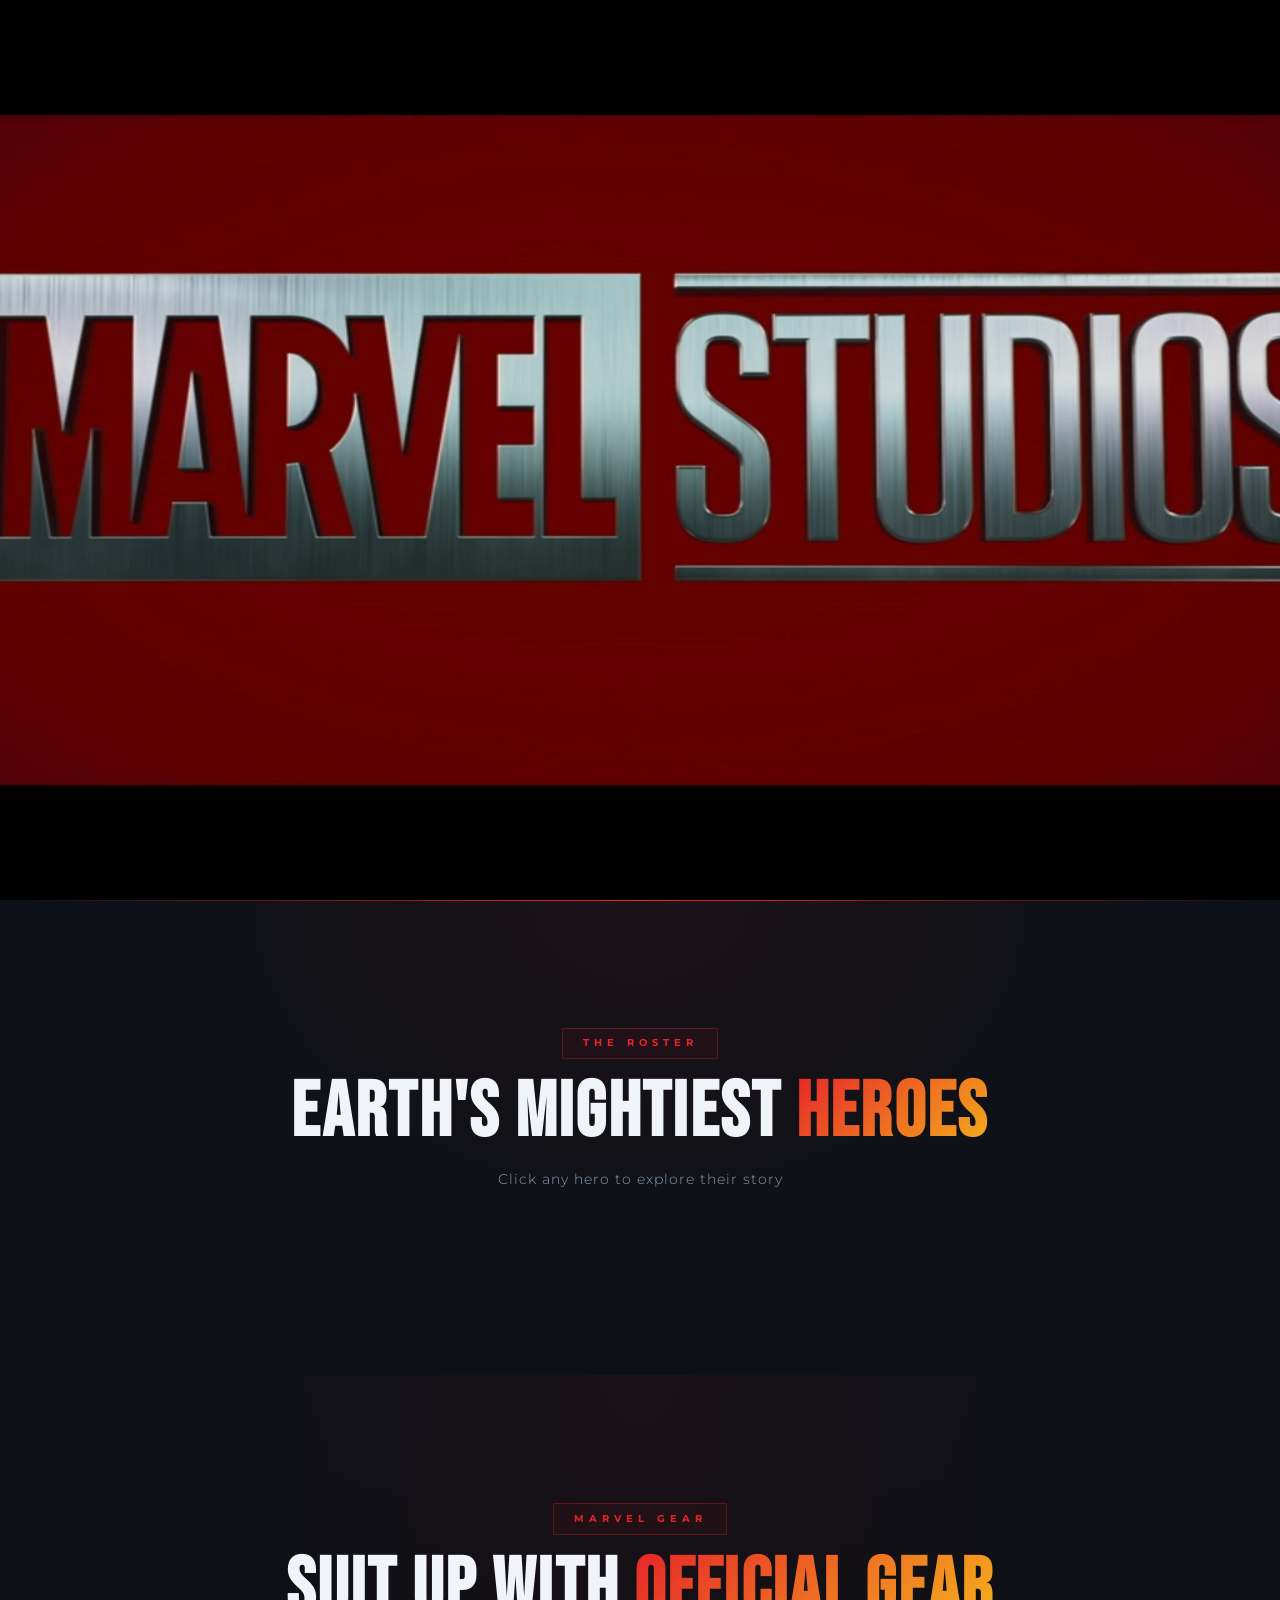
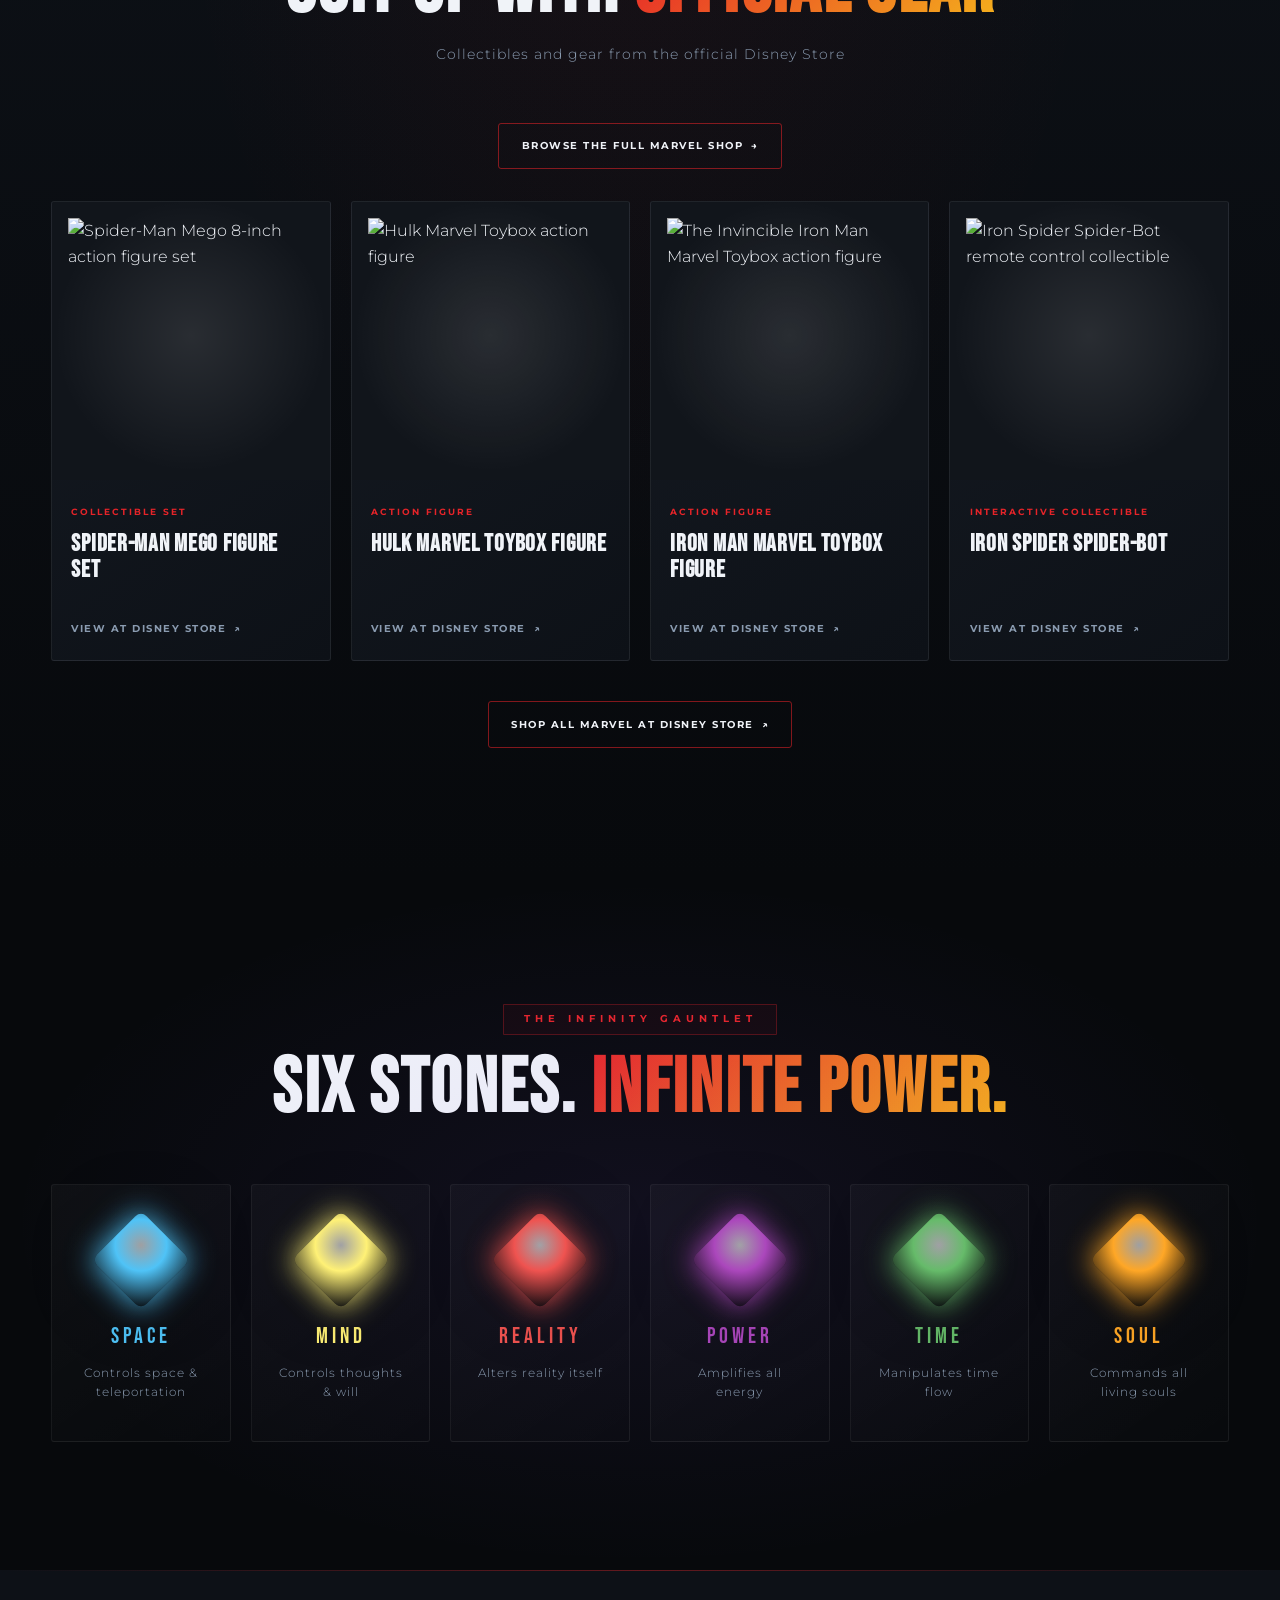
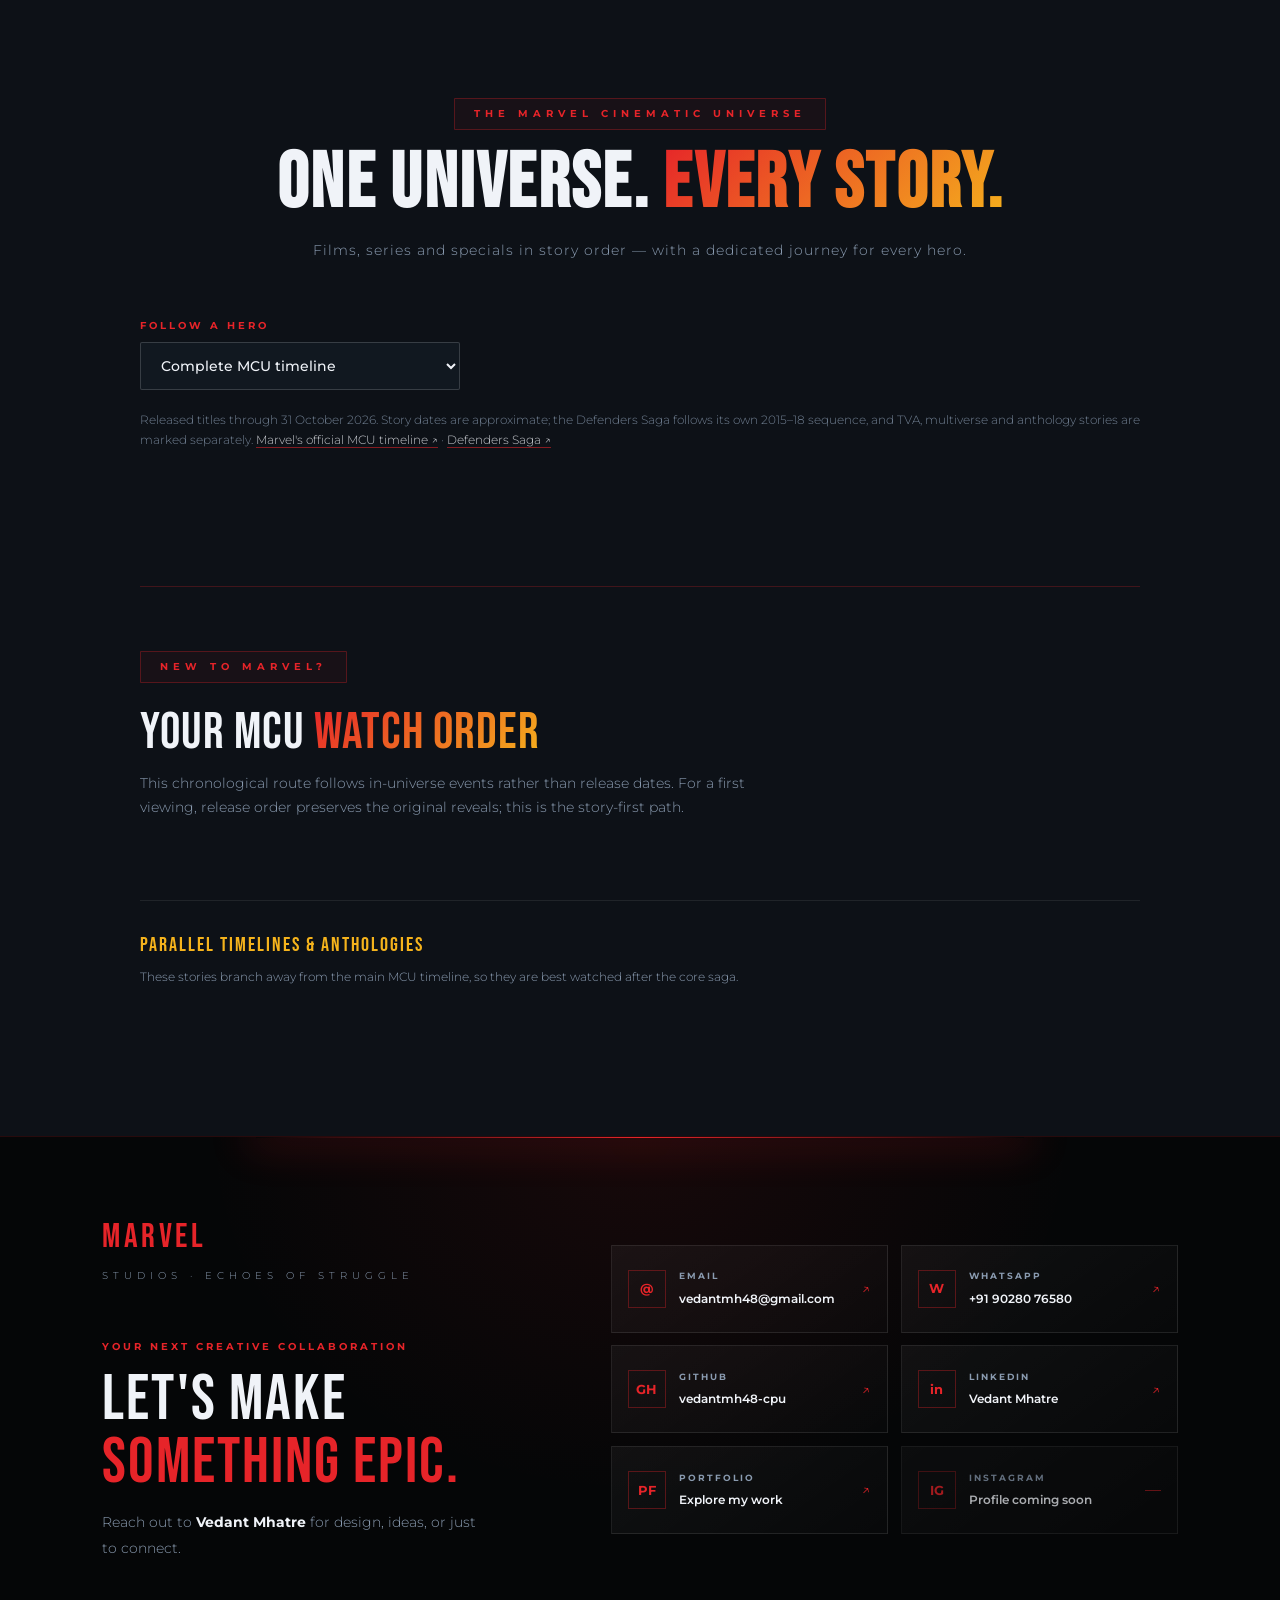
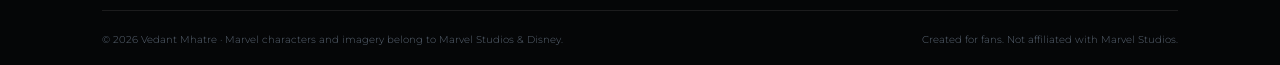
==== commit 79b50545: "Deploy redesigned Marvel site to GitHub Pages" ====
--- a/index.html
+++ b/index.html
@@ -23,39 +23,24 @@
   <!-- CINEMATIC VIGNETTE -->
   <div class="vignette"></div>
 
-  <!-- LOADER -->
+  <!-- IMAGE LOADER -->
   <div class="loader" id="loader">
-    <div class="loader-bg"></div>
-    <video class="loader-video" id="loaderVideo" muted playsinline preload="auto" aria-label="Marvel Studios intro video">
+    <img class="loader-feature-image" src="main.jpg" alt="" aria-hidden="true" />
+  </div>
+
+  <section class="intro-screen" id="introScreen" aria-label="Marvel Studios intro" hidden>
+    <video class="intro-video" id="introVideo" muted playsinline preload="none" aria-label="Marvel Studios cinematic intro">
       <source src="LoadingPage.mp4" type="video/mp4" />
     </video>
-    <audio id="loaderAudio" preload="auto" aria-label="Marvel Studios intro audio">
+    <audio id="introAudio" preload="none">
       <source src="audio.mp3" type="audio/mpeg" />
     </audio>
-    <div class="loader-video-overlay" aria-hidden="true"></div>
-    <div class="loader-content">
-      <div class="loader-logo">
-        <svg viewBox="0 0 900 180" xmlns="http://www.w3.org/2000/svg">
-          <defs>
-            <linearGradient id="marvelGrad" x1="0%" y1="0%" x2="100%" y2="0%">
-              <stop offset="0%" style="stop-color:#e62429"/>
-              <stop offset="40%" style="stop-color:#ffffff"/>
-              <stop offset="100%" style="stop-color:#f5b31c"/>
-            </linearGradient>
-            <filter id="glow-filter">
-              <feGaussianBlur stdDeviation="4" result="blur"/>
-              <feMerge><feMergeNode in="blur"/><feMergeNode in="SourceGraphic"/></feMerge>
-            </filter>
-          </defs>
-          <text x="450" y="130" fill="url(#marvelGrad)" font-family="Bebas Neue,Impact" font-size="140" letter-spacing="18" text-anchor="middle" filter="url(#glow-filter)">MARVEL</text>
-        </svg>
-      </div>
-      <div class="loader-sub">STUDIOS · ECHOES OF STRUGGLE</div>
-      <div class="loader-bar-wrap"><div class="loader-bar-fill" id="loaderBar"></div></div>
-      <div class="loader-percent" id="loaderPercent">0%</div>
+    <div class="intro-shade" aria-hidden="true"></div>
+    <div class="intro-controls">
+      <button class="intro-sound" id="introSound" type="button" hidden>ENABLE SOUND</button>
+      <button class="intro-skip" id="introSkip" type="button">SKIP INTRO <span aria-hidden="true">&rarr;</span></button>
     </div>
-    <button class="loader-skip" id="loaderSkip" type="button" hidden>SKIP INTRO</button>
-  </div>
+  </section>
 
   <!-- STICKY NAV -->
   <nav class="site-nav" id="siteNav">
@@ -92,13 +77,13 @@
           <span class="eyebrow-line"></span>
         </div>
         <h1 class="hero-title">
-          <span class="hero-title-line" data-text="ECHOES">ECHOES</span>
-          <span class="hero-title-line accent" data-text="OF STRUGGLE">OF STRUGGLE</span>
+          <span class="hero-title-line" data-text="MARVEL">MARVEL</span>
+          <span class="hero-title-line accent" data-text="UNIVERSE">UNIVERSE</span>
         </h1>
-        <p class="hero-desc">Every hero carries a wound. Every legend bleeds. Discover the untold battles behind the masks.</p>
+        <p class="hero-desc">Enter a universe of legendary heroes, unforgettable films and stories that changed everything.</p>
         <div class="hero-cta-group">
           <button class="btn-primary" id="heroExploreBtn">
-            <span>EXPLORE HEROES</span>
+            <span>EXPLORE THE UNIVERSE</span>
             <svg viewBox="0 0 24 24" fill="none" stroke="currentColor" stroke-width="2"><path d="M5 12h14M12 5l7 7-7 7"/></svg>
           </button>
           <button class="btn-ghost" id="heroScrollBtn">
@@ -158,6 +143,7 @@
         <h2 class="section-title">SUIT UP WITH <span class="text-accent">OFFICIAL GEAR</span></h2>
         <p class="section-sub">Collectibles and gear from the official Disney Store</p>
       </div>
+      <a class="shop-all-link home-shop-link" href="shop.html">BROWSE THE FULL MARVEL SHOP <span aria-hidden="true">&rarr;</span></a>
       <div class="shop-grid">
         <a class="shop-card" href="https://www.disneystore.com/spider-man-mego-8-action-figure-set-2-worlds-greatest-super-heroes-850003511702.html" target="_blank" rel="noopener noreferrer">
           <div class="shop-card-image"><img src="https://cdn-ssl.s7.shopdisney.com/is/image/DisneyShopping/1814107820402?fmt=webp&amp;qlt=70&amp;wid=773&amp;hei=773" alt="Spider-Man Mego 8-inch action figure set" loading="lazy" /></div>
--- a/style.css
+++ b/style.css
@@ -1533,3 +1533,63 @@
     transition-duration: 0.01ms !important;
   }
 }
+
+/* Home hero refresh and animated main.jpg loader */
+.loader-bg { z-index: 0; }
+.loader-feature-image { position: absolute; inset: 0; z-index: 1; width: 100%; height: 100%; max-width: none; object-fit: cover; object-position: center; opacity: 1; animation: loaderFeature 8s ease-in-out infinite alternate; }
+.loader::after { display: none; }
+.loader-video { display: none; }
+.loader-video-overlay { display: none; }
+.loader-content { position: absolute; left: 50%; top: 50%; bottom: auto; z-index: 4; width: min(82vw,680px); max-width: 680px; padding: clamp(1.2rem,4vw,2.5rem); transform: translate(-50%,-50%); border: 1px solid rgba(255,255,255,.2); background: linear-gradient(145deg,rgba(5,7,11,.78),rgba(5,7,11,.58)); box-shadow: 0 24px 90px rgba(0,0,0,.48); backdrop-filter: blur(14px); text-align: center; }
+.loader-skip { z-index: 5; }
+.loader.is-intro .loader-feature-image { opacity: 1; }
+.loader-logo { animation: loaderLogoReveal .8s cubic-bezier(.16,1,.3,1) both; }
+.loader-logo svg { max-width: 440px; }
+.loader-sub { margin-bottom: 1.6rem; color: rgba(255,255,255,.78); }
+.loader-bar-wrap { height: 4px; background: rgba(255,255,255,.18); box-shadow: 0 0 24px rgba(230,36,41,.2); }
+.loader-bar-fill { position: relative; overflow: hidden; }
+.loader-bar-fill::after { content: ''; position: absolute; inset: 0; background: linear-gradient(90deg,transparent,rgba(255,255,255,.85),transparent); transform: translateX(-110%); animation: loaderBarShine 1.3s linear infinite; }
+@keyframes loaderFeature { from { transform: scale(1.015); } to { transform: scale(1.1); } }
+@keyframes loaderLogoReveal { from { opacity: 0; transform: translateY(14px); } to { opacity: 1; transform: translateY(0); } }
+@keyframes loaderBarShine { to { transform: translateX(110%); } }
+
+.hero-section { min-height: min(940px,100svh); background: radial-gradient(ellipse at 76% 46%,rgba(119,20,29,.35),transparent 38%),linear-gradient(118deg,#07090d 0%,#11141b 55%,#08090c 100%); }
+.hero-section::after { opacity: .23; }
+.hero-content { width: min(58vw,900px); padding-left: clamp(6vw,9vw,150px); }
+.hero-eyebrow { margin-bottom: 2rem; }
+.hero-title { font-size: clamp(4.8rem,9vw,9.4rem); letter-spacing: .01em; text-shadow: 0 12px 60px rgba(0,0,0,.3); }
+.hero-title-line.accent { background: linear-gradient(115deg,#e62429 5%,#ff7657 48%,#f5b31c); -webkit-background-clip: text; background-clip: text; }
+.hero-desc { max-width: 520px; color: #c3c9d3; }
+.hero-main-img { width: min(84vw,1380px); filter: drop-shadow(0 22px 72px rgba(230,36,41,.3)); }
+.hero-image-wrap { right: -2%; width: 60vw; }
+.hero-image-caption { border-color: rgba(255,255,255,.17); background: rgba(8,10,14,.76); backdrop-filter: blur(12px); }
+.home-shop-link { margin-bottom: 2rem; }
+@media (max-width: 768px) { .hero-content { width: 100%; } .hero-title { font-size: clamp(4rem,15vw,7rem); } .hero-image-wrap { opacity: .24; } }
+@media (max-width: 600px) { .loader-feature-image { inset: 0; width: 100%; height: 100%; object-fit: cover; } .loader-content { left: 50%; top: 50%; bottom: auto; width: 88vw; padding: 1rem; transform: translate(-50%,-50%); } .loader-sub { margin-bottom: 1rem; font-size: .58rem; letter-spacing: 3px; } .loader-logo svg { max-width: 340px; } }
+
+/* Alternating timeline cards form a responsive zigzag */
+.timeline { max-width: 1120px; display: grid; grid-template-columns: minmax(0,1fr) 4rem minmax(0,1fr); gap: 0 1rem; padding: 0; }
+.timeline::before { left: calc(50% - 1px); width: 2px; background: linear-gradient(180deg,transparent,var(--red) 7%,#f5b31c 50%,var(--red) 93%,transparent); box-shadow: 0 0 14px rgba(230,36,41,.35); }
+.timeline-item { grid-column: 1; align-self: start; margin: 0 0 2rem; padding: 1.2rem; border: 1px solid rgba(255,255,255,.09); background: linear-gradient(145deg,rgba(24,29,37,.96),rgba(12,15,20,.97)); transition: opacity .45s ease,transform .45s ease,border-color .25s; }
+.timeline-item:nth-of-type(even) { grid-column: 3; }
+.timeline-item:hover { border-color: rgba(230,36,41,.55); }
+.timeline-item.visible { transform: translateY(0); }
+.tl-dot { left: auto; right: -2.72rem; top: 1.55rem; width: 14px; height: 14px; border: 2px solid #0d1117; box-shadow: 0 0 0 3px rgba(230,36,41,.2),0 0 18px var(--red); }
+.timeline-item:nth-of-type(even) .tl-dot { right: auto; left: -2.72rem; }
+.tl-content h3 { margin-bottom: .65rem; font-size: 1.45rem; letter-spacing: 1px; }
+.tl-content p { font-size: .8rem; }
+.timeline-item[data-year]::before { position: static; display: inline-block; width: auto; margin-bottom: .45rem; text-align: left; color: var(--gold); opacity: .95; font-size: .72rem; }
+.tl-era { grid-column: 1/-1; text-align: center; margin: 1.2rem 0 1.6rem; padding: .7rem; border-top: 1px solid rgba(230,36,41,.24); border-bottom: 1px solid rgba(230,36,41,.24); }
+@media (max-width: 700px) { .timeline { display: block; padding-left: 2.1rem; } .timeline::before { left: .35rem; } .timeline-item,.timeline-item:nth-of-type(even) { margin: 0 0 1rem; padding: 1rem; } .tl-dot,.timeline-item:nth-of-type(even) .tl-dot { left: -2.15rem; right: auto; top: 1.25rem; } .tl-era { text-align: left; } }
+
+.intro-screen { position: fixed; inset: 0; z-index: 10001; display: grid; place-items: center; overflow: hidden; background: #030407; opacity: 0; transition: opacity .45s ease; }
+.intro-screen[hidden] { display: none; }
+.intro-screen.is-active { opacity: 1; }
+.intro-video { position: absolute; inset: 0; width: 100%; height: 100%; max-width: none; object-fit: cover; background: #030407; }
+.intro-shade { position: absolute; inset: 0; pointer-events: none; background: linear-gradient(180deg,rgba(2,3,5,.22),transparent 42%,rgba(2,3,5,.38)); }
+.intro-controls { position: absolute; right: clamp(1rem,4vw,3rem); bottom: clamp(1rem,4vh,2.5rem); z-index: 2; display: flex; gap: .65rem; }
+.intro-controls button { min-height: 44px; padding: .75rem 1rem; color: #fff; border: 1px solid rgba(255,255,255,.45); background: rgba(7,9,12,.78); font: 700 .62rem var(--font-body); letter-spacing: 1.6px; backdrop-filter: blur(10px); cursor: pointer; }
+.intro-controls button:hover,.intro-controls button:focus-visible { border-color: var(--red); background: rgba(230,36,41,.35); }
+.intro-controls button:focus-visible { outline: 2px solid var(--gold); outline-offset: 3px; }
+.intro-controls button[hidden] { display: none; }
+@media (prefers-reduced-motion: reduce) { .intro-screen { transition: none; } }
